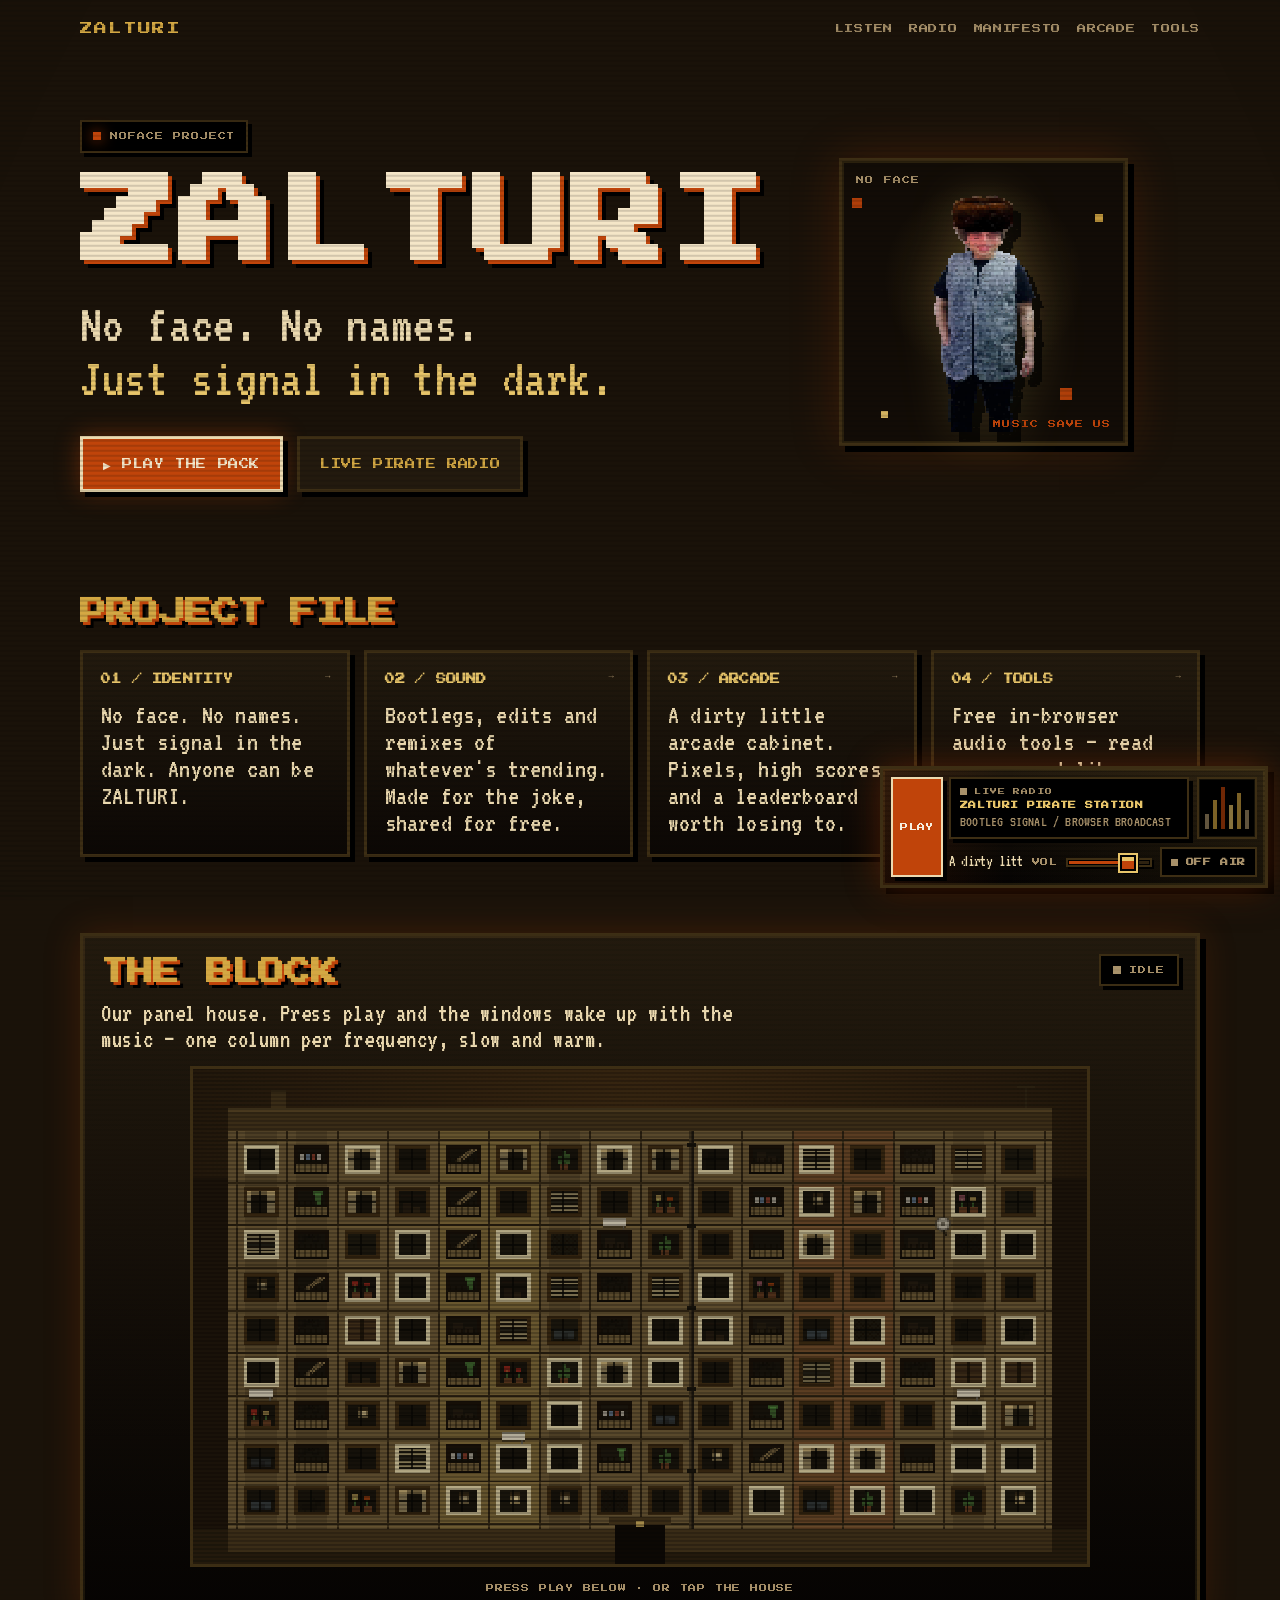
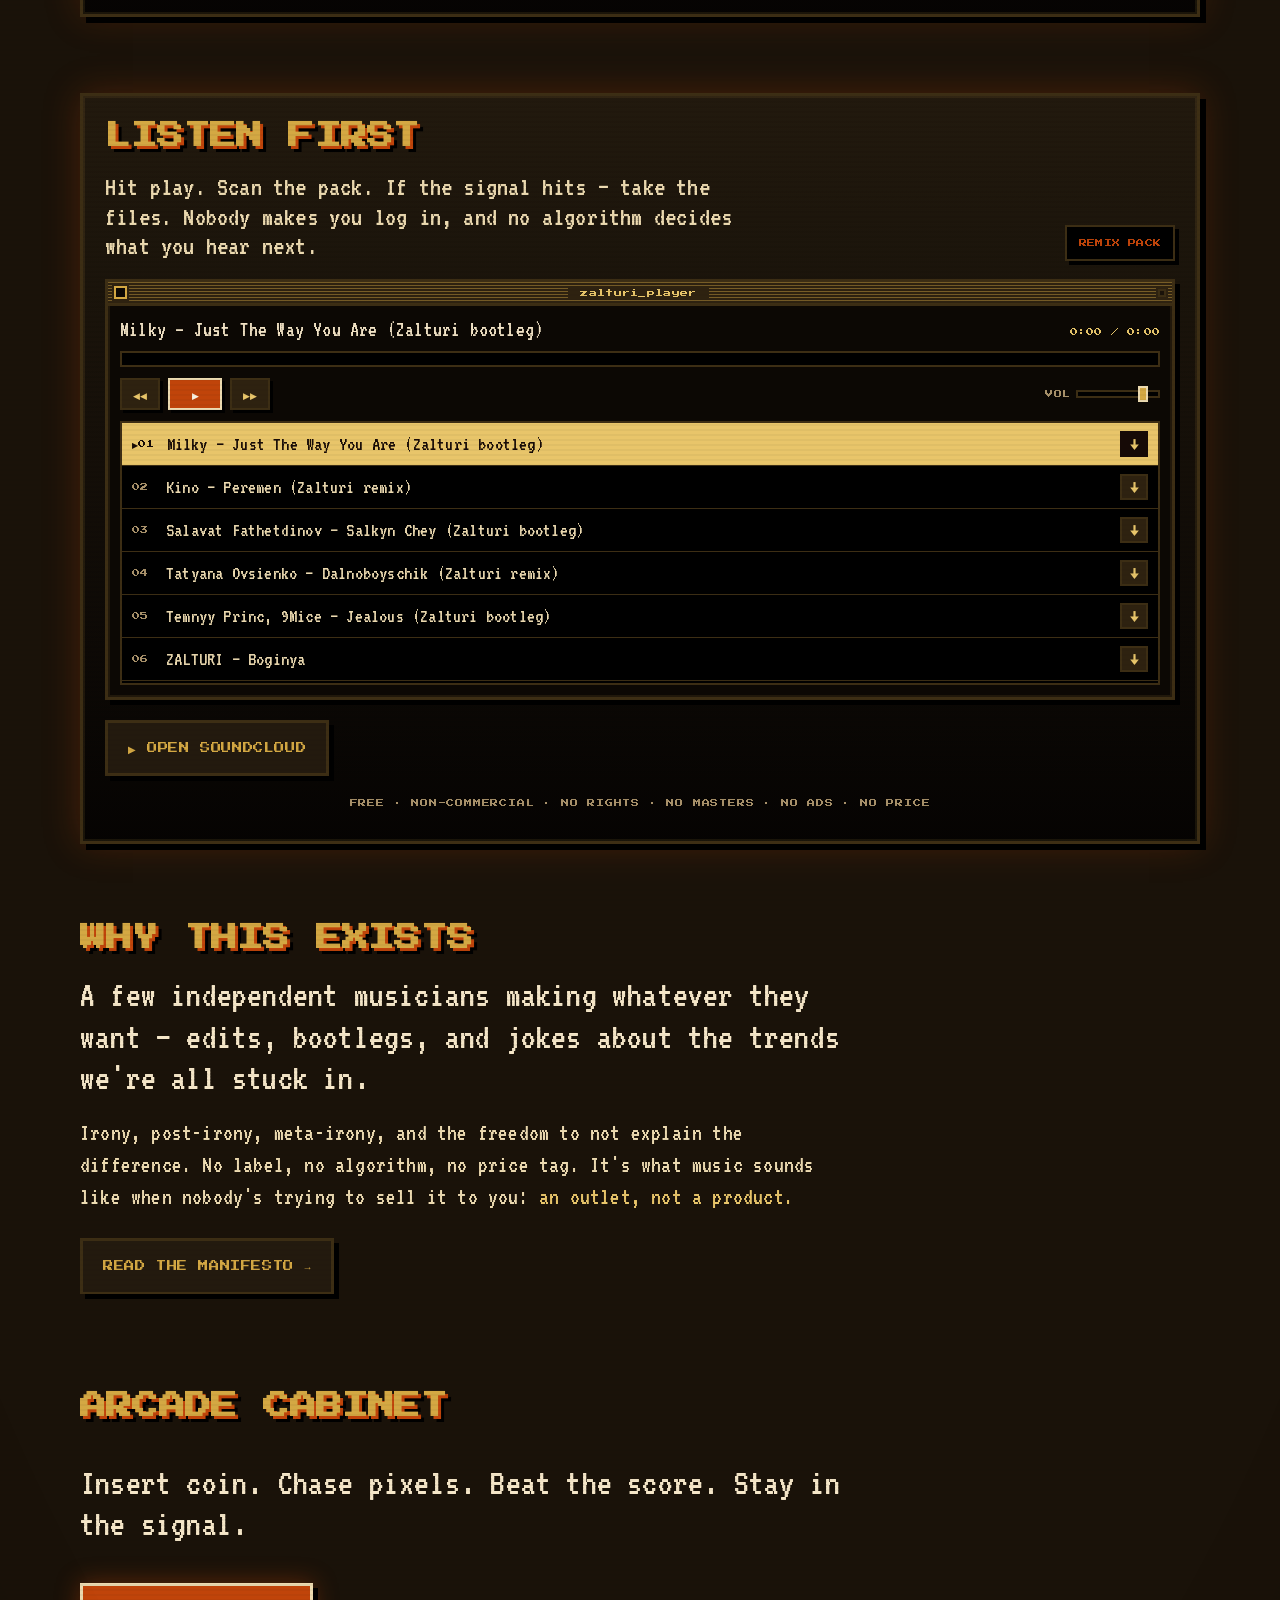
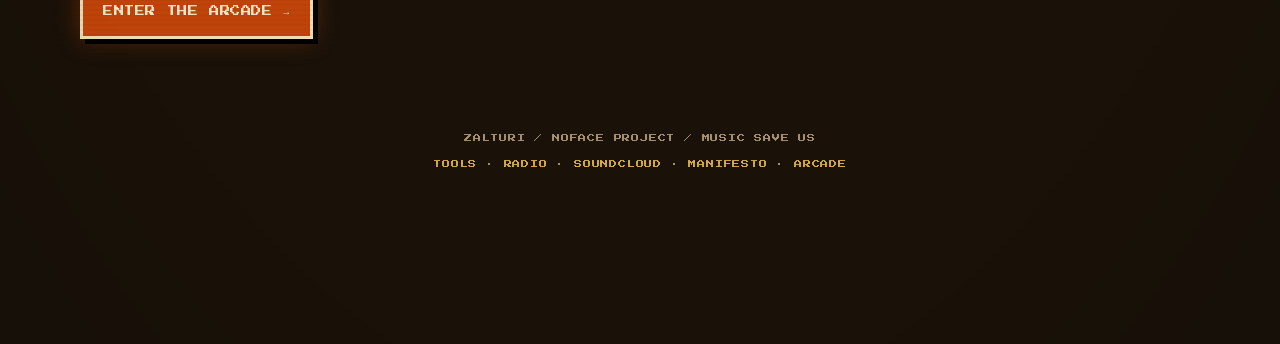
==== index.html @ a6882def "Fix spacebar start (row Space conflict) + keep mobile playback alive on screen lock - Playlist row <" ====
<!DOCTYPE html>
<html lang="en">
<head>
<meta charset="UTF-8">
<meta name="viewport" content="width=device-width, initial-scale=1">

<title>ZALTURI — free bootleg edits &amp; remixes · a noface music project</title>
<meta name="description" content="ZALTURI is an independent, faceless music project: free bootleg edits and remixes of whatever's trending, made as a joke and shared non-commercially. No label, no ads, no price. Press play, take the files, play the arcade.">
<link rel="canonical" href="https://zalturi.com/">
<meta name="theme-color" content="#1a1209">
<meta name="robots" content="index, follow, max-image-preview:large">
<meta name="keywords" content="zalturi, free music, bootleg edits, remixes, netlabel, independent music, noface project, free download, ironic, anti-corporate, browser arcade, pixel art">

<!-- Open Graph -->
<meta property="og:type" content="website">
<meta property="og:site_name" content="ZALTURI">
<meta property="og:title" content="ZALTURI — free bootleg edits &amp; remixes">
<meta property="og:description" content="No face. No names. Just signal in the dark. Free, non-commercial bootleg edits and remixes — plus a dirty little pixel arcade.">
<meta property="og:url" content="https://zalturi.com/">
<meta property="og:image" content="https://zalturi.com/assets/img/og.png">
<meta property="og:image:width" content="1200">
<meta property="og:image:height" content="630">
<meta property="og:locale" content="en_US">

<!-- Twitter -->
<meta name="twitter:card" content="summary_large_image">
<meta name="twitter:title" content="ZALTURI — free bootleg edits &amp; remixes">
<meta name="twitter:description" content="No face. No names. Just signal in the dark. Free, non-commercial edits + a pixel arcade.">
<meta name="twitter:image" content="https://zalturi.com/assets/img/og.png">

<!-- icons -->
<link rel="icon" href="/assets/img/favicon.svg" type="image/svg+xml">
<link rel="icon" href="/assets/img/favicon.png" sizes="32x32">
<link rel="apple-touch-icon" href="/assets/img/apple-touch-icon.png">
<link rel="manifest" href="/site.webmanifest">

<!-- perf -->
<link rel="preconnect" href="https://audio.zalturi.com" crossorigin>
<link rel="preload" href="/assets/fonts/press-start-2p.woff2" as="font" type="font/woff2" crossorigin>
<link rel="preload" href="/assets/fonts/vt323.woff2" as="font" type="font/woff2" crossorigin>
<link rel="preload" as="image" href="/assets/img/zalturi-character.png">
<link rel="stylesheet" href="/assets/css/base.css?v=20260701k">

<!-- structured data -->
<script type="application/ld+json">
{
  "@context": "https://schema.org",
  "@graph": [
    {
      "@type": "WebSite",
      "@id": "https://zalturi.com/#website",
      "name": "ZALTURI",
      "url": "https://zalturi.com/",
      "description": "Independent faceless music project — free, non-commercial bootleg edits and remixes, plus a browser pixel arcade."
    },
    {
      "@type": "MusicGroup",
      "@id": "https://zalturi.com/#band",
      "name": "ZALTURI",
      "alternateName": "noface project",
      "url": "https://zalturi.com/",
      "image": "https://zalturi.com/assets/img/og.png",
      "genre": ["Bootleg", "Remix", "Edit", "Electronic", "Experimental"],
      "description": "A few independent musicians making free, non-commercial bootleg edits and ironic remixes of whatever is trending. No label, no ads, no price.",
      "sameAs": ["https://soundcloud.com/zalturi"]
    }
  ]
}
</script>
</head>

<body class="crt">
<a class="skip-link" href="#main">Skip to content</a>

<header class="wrap nav">
  <a class="logo" href="/">ZALTURI</a>
  <nav class="menu" aria-label="Primary">
    <a href="#listen">Listen</a>
    <a href="#zalturi-radio" data-radio-open>Radio</a>
    <a href="/about/">Manifesto</a>
    <a href="/arcade/">Arcade</a>
    <a href="/tools/">Tools</a>
  </nav>
</header>

<main id="main">

  <!-- HERO -->
  <section class="wrap hero" aria-labelledby="hero-h">
    <div class="hero-copy">
      <p class="kicker"><span class="blip" aria-hidden="true"></span> noface project</p>
      <h1 class="h-title hero-title" id="hero-h">ZALTURI</h1>
      <p class="hero-lead">No face. No names.<br><span>Just signal in the dark.</span></p>
      <div class="hero-actions">
        <a class="btn btn-main" href="#listen">▶ Play the pack</a>
        <a class="btn btn-ghost" href="#zalturi-radio" data-radio-open>Live pirate radio</a>
      </div>
    </div>

    <div class="art" aria-hidden="false">
      <figure class="art-frame">
        <span class="tag-tl">NO FACE</span>
        <span class="tag-br">MUSIC SAVE US</span>
        <div class="pixels" aria-hidden="true"></div>
        <div class="art-media">
          <img src="/assets/img/zalturi-character.png" width="245" height="512"
               alt="The ZALTURI figure — a person in a fur ushanka and sherpa vest with the face wiped out"
               data-pixelate data-cols="52" data-cell="6" decoding="async">
        </div>
      </figure>
    </div>
  </section>

  <!-- PROJECT FILE -->
  <section class="wrap section" aria-labelledby="file-h">
    <h2 class="section-title" id="file-h">Project file</h2>
    <div class="grid-4">
      <a class="card" href="/about/">
        <h3>01 / identity</h3>
        <p>No face. No names. Just signal in the dark. Anyone can be ZALTURI.</p>
      </a>
      <a class="card" href="#listen">
        <h3>02 / sound</h3>
        <p>Bootlegs, edits and remixes of whatever's trending. Made for the joke, shared for free.</p>
      </a>
      <a class="card" href="/arcade/">
        <h3>03 / arcade</h3>
        <p>A dirty little arcade cabinet. Pixels, high scores, and a leaderboard worth losing to.</p>
      </a>
      <a class="card" href="/tools/">
        <h3>04 / tools</h3>
        <p>Free in-browser audio tools — read your sound like an engineer. Analyzer now, more soon.</p>
      </a>
    </div>
  </section>

  <!-- PANEL-HOUSE EQUALIZER -->
  <section class="wrap section" aria-labelledby="block-h">
    <div class="eq-card">
      <div class="eq-top">
        <div>
          <h2 class="section-title" id="block-h" style="margin-bottom:8px">The block</h2>
          <p class="eq-sub">Our panel house. Press play and the windows wake up with the music — one column per frequency, slow and warm.</p>
        </div>
        <span class="eq-live"><span class="dot" aria-hidden="true"></span><span class="txt">idle</span></span>
      </div>
      <div class="eq-screen" id="eq-screen">
        <canvas id="eq-canvas" role="img" aria-label="Pixel-art Soviet panel house whose windows light up like an equalizer when the music plays"></canvas>
      </div>
      <p class="eq-hint">press play below · or tap the house</p>
    </div>
  </section>

  <!-- LISTEN + DOWNLOAD -->
  <section class="wrap section" id="listen" aria-labelledby="listen-h">
    <div class="music-card">
      <div class="music-top">
        <div>
          <h2 class="section-title" id="listen-h">Listen first</h2>
          <p>Hit play. Scan the pack. If the signal hits — take the files. Nobody makes you log in, and no algorithm decides what you hear next.</p>
        </div>
        <span class="badge">remix pack</span>
      </div>

      <div class="mac-player" id="mac-player" data-state="idle">
        <div class="mp-titlebar">
          <span class="mp-close" aria-hidden="true"></span>
          <span class="mp-title">zalturi_player</span>
          <span class="mp-live" aria-hidden="true"></span>
        </div>
        <div class="mp-body">
          <div class="mp-now">
            <span class="mp-nowplaying">— select a track —</span>
            <span class="mp-time"><span class="mp-cur">0:00</span> / <span class="mp-dur">0:00</span></span>
          </div>
          <div class="mp-seek" role="progressbar" aria-label="Progress" aria-valuemin="0" aria-valuemax="100" aria-valuenow="0"><div class="mp-seek-fill"></div></div>
          <div class="mp-controls">
            <button class="mp-btn mp-prev" type="button" aria-label="Previous track">◀◀</button>
            <button class="mp-btn mp-play" type="button" aria-label="Play">▶</button>
            <button class="mp-btn mp-next" type="button" aria-label="Next track">▶▶</button>
            <span class="mp-vol">
              <span class="ic" aria-hidden="true">VOL</span>
              <input type="range" min="0" max="1" step="0.01" value="0.85" aria-label="Volume">
            </span>
          </div>
          <ol class="mp-list" aria-label="Playlist"></ol>
        </div>
        <audio id="mp-audio" crossorigin="anonymous" preload="none"></audio>
      </div>

      <p style="margin-top:20px"><a class="btn btn-ghost" href="https://soundcloud.com/zalturi/sets/zalturi" target="_blank" rel="noopener">▶ Open SoundCloud</a></p>
      <p class="note">free · non-commercial · no rights · no masters · no ads · no price</p>
    </div>
  </section>

  <!-- MANIFESTO TEASER -->
  <section class="wrap section" aria-labelledby="why-h">
    <h2 class="section-title" id="why-h">Why this exists</h2>
    <div class="prose">
      <p class="lead">A few independent musicians making whatever they want — edits, bootlegs, and jokes about the trends we're all stuck in.</p>
      <p>Irony, post-irony, meta-irony, and the freedom to not explain the difference. No label, no algorithm, no price tag. It's what music sounds like when nobody's trying to sell it to you: <span class="hi">an outlet, not a product.</span></p>
      <p><a class="btn btn-ghost" href="/about/" style="margin-top:6px">Read the manifesto →</a></p>
    </div>
  </section>

  <!-- ARCADE TEASER -->
  <section class="wrap section" aria-labelledby="arc-h">
    <h2 class="section-title" id="arc-h" style="text-shadow:3px 3px 0 var(--z-rust),6px 6px 0 #000">Arcade cabinet</h2>
    <p class="prose lead">Insert coin. Chase pixels. Beat the score. Stay in the signal.</p>
    <p style="margin-top:24px"><a class="btn btn-main" href="/arcade/">Enter the arcade →</a></p>
  </section>

</main>

<footer class="wrap footer">
  ZALTURI / noface project / music save us
  <div class="row">
    <a href="/tools/">Tools</a> ·
    <a href="#zalturi-radio" data-radio-open>Radio</a> ·
    <a href="https://soundcloud.com/zalturi" target="_blank" rel="noopener">SoundCloud</a> ·
    <a href="/about/">Manifesto</a> ·
    <a href="/arcade/">Arcade</a>
  </div>
</footer>

<script src="/assets/js/pixelate.js?v=20260701k" defer></script>
<script src="/assets/js/equalizer.js?v=20260701k" defer></script>
<script src="/assets/js/player.js?v=20260701k" defer></script>
<script src="/assets/js/radio.js?v=20260701k"></script>
</body>
</html>
---- assets/css/base.css ----
/* =========================================================================
   ZALTURI — shared design system
   8-bit / CRT aesthetic · dark amber palette · Press Start 2P + VT323
   ========================================================================= */

/* ---- self-hosted fonts (latin) ---- */
@font-face {
  font-family: 'Press Start 2P';
  font-style: normal;
  font-weight: 400;
  font-display: swap;
  src: url('/assets/fonts/press-start-2p.woff2') format('woff2');
}
@font-face {
  font-family: 'VT323';
  font-style: normal;
  font-weight: 400;
  font-display: swap;
  src: url('/assets/fonts/vt323.woff2') format('woff2');
}

/* ---- tokens ---- */
:root {
  --z-bg: #1a1209;
  --z-bg-2: #231a0e;
  --z-bg-3: #2e2210;
  --z-black: #050302;
  --z-card: #0c0804;
  --z-text: #f5e6c8;
  --z-text-2: #ecdab0;
  --z-gold: #d4a843;
  --z-amber: #e8c56a;
  --z-rust: #c0440a;
  --z-rust-2: #e0520d;
  --z-moss: #4f8a3c;
  --z-foam: #f7f0e0;
  --z-muted: #a8916a;
  --z-border: #3d2e14;

  --font-pixel: 'Press Start 2P', ui-monospace, 'Courier New', monospace;
  --font-term: 'VT323', ui-monospace, 'Courier New', monospace;

  --wrap: 1120px;
  --shadow-hard: 5px 5px 0 #000;
}

/* ---- reset ---- */
*,
*::before,
*::after { box-sizing: border-box; }

html { -webkit-text-size-adjust: 100%; scroll-behavior: smooth; }

body {
  margin: 0;
  min-height: 100vh;
  background: var(--z-bg);
  color: var(--z-text-2);
  font-family: var(--font-term);
  font-size: 20px;
  line-height: 1.3;
  letter-spacing: 0.01em;
  image-rendering: pixelated;
  -webkit-font-smoothing: none;
  text-rendering: optimizeSpeed;
  overflow-x: hidden;
}

img { max-width: 100%; height: auto; }

a { color: var(--z-gold); text-decoration: none; }
a:hover { color: var(--z-amber); }

/* ---- vintage pixel cursor (old-Mac flavour) ---- */
html { cursor: url('/assets/img/cursor.png') 1 1, auto; }
a, button, select, summary, label[for], .btn, a.card, .chip, [role="button"] { cursor: url('/assets/img/cursor-pointer.png') 1 1, pointer; }
input, textarea, [contenteditable="true"] { cursor: text; }

:focus-visible {
  outline: 3px solid var(--z-amber);
  outline-offset: 3px;
}

/* ---- persistent pirate radio shell ---- */
body.z-shell-host {
  min-height: 100vh;
  overflow-x: hidden;
  overflow-y: auto;
  -webkit-overflow-scrolling: touch;
  background:
    radial-gradient(circle at 20% 10%, rgba(192,68,10,0.16), transparent 28%),
    radial-gradient(circle at 80% 92%, rgba(212,168,67,0.10), transparent 28%),
    var(--z-bg);
}
.z-site-frame {
  position: relative;
  display: block;
  z-index: 1;
  width: 100%;
  min-height: 100vh;
  min-height: 100dvh;
  height: var(--z-frame-height, 100vh);
  border: 0;
  background: var(--z-bg);
}
.z-shell-scan {
  position: fixed;
  inset: 0;
  z-index: 45;
  pointer-events: none;
  background:
    repeating-linear-gradient(0deg,
      rgba(0,0,0,0) 0, rgba(0,0,0,0) 3px,
      rgba(0,0,0,0.11) 3px, rgba(0,0,0,0.11) 5px),
    radial-gradient(115% 95% at 50% 45%, transparent 66%, rgba(0,0,0,0.34) 100%);
  mix-blend-mode: multiply;
}
.z-frame-loading {
  position: fixed;
  right: 18px;
  top: 18px;
  z-index: 80;
  display: inline-flex;
  align-items: center;
  gap: 8px;
  padding: 9px 11px;
  background: #000;
  border: 2px solid var(--z-border);
  box-shadow: 4px 4px 0 #000;
  opacity: 0;
  transform: translateY(-8px);
  pointer-events: none;
  transition: opacity 0.12s ease, transform 0.12s ease;
}
.z-frame-loading.is-on { opacity: 1; transform: translateY(0); }
.z-frame-loading span {
  width: 8px;
  height: 8px;
  background: var(--z-rust);
  box-shadow: 0 0 12px rgba(224,82,13,0.9);
  animation: z-blink 1.1s steps(2, start) infinite;
}
.z-frame-loading b {
  font-family: var(--font-pixel);
  font-size: 8px;
  line-height: 1.6;
  letter-spacing: 0.1em;
  color: var(--z-muted);
  text-transform: uppercase;
}
.pirate-radio {
  position: fixed;
  right: max(12px, env(safe-area-inset-right));
  bottom: max(12px, env(safe-area-inset-bottom));
  z-index: 120;
  width: min(388px, calc(100vw - 24px));
  color: var(--z-text-2);
  filter: drop-shadow(6px 6px 0 rgba(0,0,0,0.9));
}
.pr-body {
  position: relative;
  display: flex;
  gap: 8px;
  align-items: stretch;
  padding: 8px;
  background:
    linear-gradient(180deg, rgba(35,26,14,0.98), rgba(5,3,2,0.99)),
    #000;
  border: 3px solid var(--z-border);
  box-shadow:
    0 0 0 2px rgba(212,168,67,0.12) inset,
    0 0 32px rgba(192,68,10,0.34);
  overflow: hidden;
}
.pr-body::before {
  content: "";
  position: absolute;
  inset: 0;
  z-index: 1;
  pointer-events: none;
  background:
    linear-gradient(90deg, rgba(192,68,10,0.12), transparent 32%, rgba(212,168,67,0.08)),
    repeating-linear-gradient(0deg,
      rgba(0,0,0,0) 0, rgba(0,0,0,0) 3px,
      rgba(0,0,0,0.24) 3px, rgba(0,0,0,0.24) 5px);
}
.pr-body > * { position: relative; z-index: 2; }
.pr-handle { display: flex; gap: 8px; flex: 0 0 auto; }
.pr-toggle {
  display: none;
  flex: 0 0 26px;
  align-items: center;
  justify-content: center;
  background: var(--z-gold);
  border: 2px solid var(--z-text-2);
  box-shadow: 4px 4px 0 #000;
  color: #160a06;
  font-family: var(--font-pixel);
  font-size: 15px;
  cursor: url('/assets/img/cursor-pointer.png') 1 1, pointer;
}
.pr-toggle:active { transform: translate(2px, 2px); box-shadow: 0 0 0 #000; }
.pr-panel {
  flex: 1 1 auto;
  min-width: 0;
  display: grid;
  grid-template-columns: minmax(0, 1fr) 60px;
  grid-template-areas: "main bars" "controls controls";
  gap: 8px;
}
.pr-main { grid-area: main; }
.pr-bars { grid-area: bars; }
.pr-controls { grid-area: controls; }
.pr-play,
.pr-main {
  border: 2px solid var(--z-border);
  background: #000;
  color: var(--z-text);
  font-family: var(--font-pixel);
  text-transform: uppercase;
  box-shadow: 4px 4px 0 #000;
}
.pr-play {
  flex: 0 0 52px;
  min-height: 54px;
  background: var(--z-rust);
  border-color: var(--z-text-2);
  color: var(--z-foam);
  font-size: 8px;
  letter-spacing: 0.06em;
}
.pirate-radio[data-state="live"] .pr-play {
  background: var(--z-moss);
  box-shadow: 4px 4px 0 #000, 0 0 20px rgba(79,138,60,0.48);
}
.pirate-radio[data-state="error"] .pr-play { background: #7b1f12; }
.pr-main {
  display: flex;
  min-width: 0;
  flex-direction: column;
  align-items: flex-start;
  justify-content: center;
  gap: 3px;
  padding: 7px 9px;
  text-align: left;
}
.pr-kicker {
  display: inline-flex;
  align-items: center;
  gap: 7px;
  font-family: var(--font-pixel);
  font-size: 7px;
  line-height: 1.4;
  letter-spacing: 0.13em;
  color: var(--z-muted);
}
.pr-kicker i,
.pr-status i {
  width: 7px;
  height: 7px;
  flex: 0 0 auto;
  background: var(--z-muted);
}
.pirate-radio[data-state="live"] .pr-kicker i,
.pirate-radio[data-state="live"] .pr-status i {
  background: var(--z-rust-2);
  box-shadow: 0 0 14px rgba(224,82,13,0.95);
  animation: z-blink 1.1s steps(2, start) infinite;
}
.pr-main strong {
  display: block;
  max-width: 100%;
  overflow: hidden;
  color: var(--z-amber);
  font-family: var(--font-pixel);
  font-size: 8px;
  line-height: 1.4;
  letter-spacing: 0.04em;
  white-space: nowrap;
  text-shadow: 2px 2px 0 #000;
}
.pr-sub {
  display: block;
  max-width: 100%;
  overflow: hidden;
  color: var(--z-muted);
  font-family: var(--font-term);
  font-size: 15px;
  line-height: 1;
  white-space: nowrap;
}
.pr-marquee { position: relative; overflow: hidden; }
.pr-marquee-text {
  display: inline-block;
  max-width: none;
  white-space: nowrap;
  will-change: transform;
}
.pr-marquee.is-marquee .pr-marquee-text {
  padding-right: 22px;
  animation: pr-marquee var(--marquee-duration, 18s) linear infinite;
}
@keyframes pr-marquee {
  0%, 16% { transform: translate3d(0, 0, 0); }
  74%, 86% { transform: translate3d(var(--marquee-shift, -40px), 0, 0); }
  100% { transform: translate3d(0, 0, 0); }
}
.pr-bars {
  display: flex;
  align-items: flex-end;
  justify-content: center;
  gap: 4px;
  min-height: 54px;
  padding: 8px 6px;
  background: #000;
  border: 2px solid var(--z-border);
  box-shadow: inset 0 0 0 1px rgba(232,197,106,0.08);
}
.pr-bars span {
  width: 5px;
  min-height: 8px;
  background: var(--z-muted);
  opacity: 0.58;
  transform-origin: bottom;
}
.pr-bars span:nth-child(1) { height: 15px; }
.pr-bars span:nth-child(2) { height: 29px; background: var(--z-gold); }
.pr-bars span:nth-child(3) { height: 42px; background: var(--z-rust); }
.pr-bars span:nth-child(4) { height: 24px; background: var(--z-amber); }
.pr-bars span:nth-child(5) { height: 36px; background: var(--z-gold); }
.pr-bars span:nth-child(6) { height: 19px; }
.pirate-radio[data-state="live"] .pr-bars span,
.pirate-radio[data-state="tuning"] .pr-bars span {
  opacity: 1;
  animation: pr-bars 0.86s steps(5, end) infinite;
}
.pirate-radio[data-state="live"] .pr-bars span:nth-child(2),
.pirate-radio[data-state="tuning"] .pr-bars span:nth-child(2) { animation-duration: 0.74s; }
.pirate-radio[data-state="live"] .pr-bars span:nth-child(3),
.pirate-radio[data-state="tuning"] .pr-bars span:nth-child(3) { animation-duration: 0.58s; }
.pirate-radio[data-state="live"] .pr-bars span:nth-child(4),
.pirate-radio[data-state="tuning"] .pr-bars span:nth-child(4) { animation-duration: 0.92s; }
.pirate-radio[data-state="live"] .pr-bars span:nth-child(5),
.pirate-radio[data-state="tuning"] .pr-bars span:nth-child(5) { animation-duration: 0.69s; }
@keyframes pr-bars {
  0% { transform: scaleY(0.42); }
  35% { transform: scaleY(1); }
  70% { transform: scaleY(0.62); }
  100% { transform: scaleY(0.84); }
}
.pirate-radio.is-ping {
  animation: pr-ping 0.5s steps(3, end);
}
@keyframes pr-ping {
  0%, 100% { transform: translate(0, 0); }
  35% { transform: translate(-3px, -2px); }
  70% { transform: translate(2px, 1px); }
}
.pr-controls {
  display: grid;
  grid-template-columns: minmax(0, 1fr) auto auto;
  gap: 8px;
  align-items: center;
  min-width: 0;
}
.pr-copy {
  min-width: 0;
  margin: 0;
  overflow: hidden;
  color: var(--z-text-2);
  font-size: 16px;
  line-height: 0.95;
  white-space: nowrap;
}
.pr-volume {
  --volume-pct: 80%;
  display: inline-flex;
  align-items: center;
  gap: 8px;
  color: var(--z-muted);
  font-family: var(--font-pixel);
  font-size: 8px;
  letter-spacing: 0.08em;
}
.pr-volume input {
  -webkit-appearance: none;
  appearance: none;
  width: 86px;
  height: 18px;
  margin: 0;
  background: transparent;
  cursor: url('/assets/img/cursor-pointer.png') 1 1, pointer;
}
.pr-volume input:focus { outline: none; }
.pr-volume input:focus-visible {
  outline: 2px solid var(--z-amber);
  outline-offset: 3px;
}
.pr-volume input::-webkit-slider-runnable-track {
  height: 9px;
  background:
    linear-gradient(90deg, var(--z-rust) 0 var(--volume-pct), var(--z-bg-3) var(--volume-pct) 100%);
  border: 2px solid var(--z-border);
  box-shadow: inset 0 0 0 1px #000, 2px 2px 0 #000;
}
.pr-volume input::-webkit-slider-thumb {
  -webkit-appearance: none;
  width: 16px;
  height: 16px;
  margin-top: -5px;
  background:
    linear-gradient(180deg, var(--z-amber) 0 32%, var(--z-rust) 32% 100%);
  border: 2px solid #000;
  border-radius: 0;
  box-shadow:
    0 0 0 2px var(--z-amber),
    3px 3px 0 #000;
}
.pr-volume input::-moz-range-track {
  height: 9px;
  background:
    linear-gradient(90deg, var(--z-rust) 0 var(--volume-pct), var(--z-bg-3) var(--volume-pct) 100%);
  border: 2px solid var(--z-border);
  box-shadow: inset 0 0 0 1px #000, 2px 2px 0 #000;
}
.pr-volume input::-moz-range-thumb {
  width: 16px;
  height: 16px;
  background:
    linear-gradient(180deg, var(--z-amber) 0 32%, var(--z-rust) 32% 100%);
  border: 2px solid #000;
  border-radius: 0;
  box-shadow:
    0 0 0 2px var(--z-amber),
    3px 3px 0 #000;
}
.pr-status {
  display: inline-flex;
  align-items: center;
  gap: 8px;
  padding: 7px 9px;
  background: #000;
  border: 2px solid var(--z-border);
  font-family: var(--font-pixel);
  font-size: 8px;
  line-height: 1.5;
  letter-spacing: 0.08em;
  color: var(--z-muted);
  text-transform: uppercase;
}
.pirate-radio[data-state="live"] .pr-status { color: var(--z-amber); }
.pirate-radio[data-state="error"] .pr-status { color: var(--z-rust-2); }

/* mobile: collapsed by default, slides out from the right; play works while collapsed */
@media (max-width: 720px) {
  .pirate-radio {
    right: 0;
    bottom: max(14px, env(safe-area-inset-bottom));
    width: min(340px, calc(100vw - 14px));
    transition: transform 0.32s cubic-bezier(0.2, 0.75, 0.25, 1);
  }
  .pr-toggle { display: flex; }
  .pirate-radio:not(.is-expanded) { transform: translateX(calc(100% - 104px)); }
  .pirate-radio.is-expanded { transform: translateX(0); }
}
@media (prefers-reduced-motion: reduce) {
  .pirate-radio { transition: none; }
}

/* ---- accessibility helpers ---- */
.sr-only {
  position: absolute !important;
  width: 1px; height: 1px;
  padding: 0; margin: -1px;
  overflow: hidden; clip: rect(0 0 0 0);
  white-space: nowrap; border: 0;
}
.skip-link {
  position: absolute;
  left: 12px; top: -60px;
  z-index: 100;
  padding: 10px 14px;
  background: var(--z-gold);
  color: var(--z-black);
  font-family: var(--font-pixel);
  font-size: 9px;
  text-transform: uppercase;
  box-shadow: var(--shadow-hard);
  transition: top 0.15s ease;
}
.skip-link:focus { top: 12px; color: var(--z-black); }

/* ---- CRT overlay (scanlines + vignette), site-wide ---- */
.crt::before,
.crt::after {
  content: "";
  position: fixed;
  inset: 0;
  pointer-events: none;
  z-index: 9000;
}
.crt::before {
  background: repeating-linear-gradient(
    0deg,
    rgba(0,0,0,0) 0, rgba(0,0,0,0) 3px,
    rgba(0,0,0,0.16) 3px, rgba(0,0,0,0.16) 5px);
  opacity: 0.22;
  mix-blend-mode: multiply;
}
.crt::after {
  background: radial-gradient(115% 95% at 50% 45%, transparent 60%, rgba(0,0,0,0.36) 100%);
}

/* ---- layout ---- */
.wrap {
  width: min(var(--wrap), calc(100% - 28px));
  margin-inline: auto;
}
.section {
  position: relative;
  z-index: 2;
  padding: 38px 0;
}

/* ---- nav ---- */
.nav {
  position: relative;
  z-index: 5;
  display: flex;
  align-items: center;
  justify-content: space-between;
  gap: 18px;
  flex-wrap: wrap;
  padding: 20px 0 10px;
}
.logo {
  font-family: var(--font-pixel);
  font-size: 13px;
  line-height: 1.4;
  color: var(--z-gold);
  text-transform: uppercase;
  letter-spacing: 0.08em;
}
.logo:hover { color: var(--z-amber); }
.menu {
  display: flex;
  align-items: center;
  gap: 16px;
  flex-wrap: wrap;
  justify-content: flex-end;
}
.menu a {
  font-family: var(--font-pixel);
  font-size: 9px;
  line-height: 1.6;
  letter-spacing: 0.08em;
  color: var(--z-muted);
  text-transform: uppercase;
}
.menu a:hover,
.menu a[aria-current="page"] { color: var(--z-amber); }
.menu a[aria-current="page"] { text-shadow: 2px 2px 0 #000; color: var(--z-gold); }

/* ---- buttons ---- */
.btn {
  display: inline-flex;
  align-items: center;
  justify-content: center;
  gap: 8px;
  min-height: 56px;
  padding: 15px 20px;
  border: 3px solid var(--z-border);
  box-shadow: var(--shadow-hard);
  background: var(--z-bg-2);
  font-family: var(--font-pixel);
  font-size: 10px;
  line-height: 1.5;
  letter-spacing: 0.06em;
  color: var(--z-text) !important;
  text-align: center;
  text-transform: uppercase;
  cursor: url('/assets/img/cursor-pointer.png') 1 1, pointer;
  transition: transform 0.08s ease, box-shadow 0.08s ease, background 0.12s ease, color 0.12s ease;
}
.btn:hover { transform: translate(-2px, -2px); box-shadow: 7px 7px 0 #000; }
.btn:active { transform: translate(5px, 5px); box-shadow: 0 0 0 #000; }
.btn-main {
  background: var(--z-rust);
  border-color: var(--z-text-2);
  box-shadow: var(--shadow-hard), 0 0 24px rgba(192,68,10,0.42);
}
.btn-main:hover { background: var(--z-rust-2); }
.btn-ghost { background: var(--z-bg-2); color: var(--z-gold) !important; }
.btn-ghost:hover { background: var(--z-bg-3); color: var(--z-amber) !important; }

/* ---- kicker / badge ---- */
.kicker {
  display: inline-flex;
  align-items: center;
  gap: 9px;
  margin-bottom: 20px;
  padding: 8px 11px;
  background: #000;
  border: 2px solid var(--z-border);
  box-shadow: 4px 4px 0 #000;
  font-family: var(--font-pixel);
  font-size: 8px;
  line-height: 1.6;
  color: var(--z-muted);
  text-transform: uppercase;
  letter-spacing: 0.12em;
}
.blip {
  width: 8px; height: 8px;
  background: var(--z-rust);
  box-shadow: 0 0 14px rgba(192,68,10,0.95);
  animation: z-blink 1.1s steps(2, start) infinite;
}
@keyframes z-blink { 50% { opacity: 0.25; } }

/* ---- headings ---- */
.h-title {
  margin: 0;
  font-family: var(--font-pixel);
  text-transform: uppercase;
  color: var(--z-text);
  line-height: 1.08;
  letter-spacing: 0.02em;
  text-shadow: 4px 4px 0 var(--z-rust), 8px 8px 0 #000;
}
.section-title {
  margin: 0 0 18px;
  font-family: var(--font-pixel);
  font-size: clamp(15px, 3vw, 26px);
  line-height: 1.45;
  color: var(--z-gold);
  text-transform: uppercase;
  text-shadow: 3px 3px 0 var(--z-rust), 6px 6px 0 #000;
}
.eyebrow {
  font-family: var(--font-pixel);
  font-size: 8px;
  letter-spacing: 0.18em;
  color: var(--z-muted);
  text-transform: uppercase;
}

/* ---- hero ---- */
.hero {
  position: relative;
  z-index: 2;
  display: grid;
  grid-template-columns: 1.08fr 0.92fr;
  gap: 34px;
  align-items: center;
  padding: 44px 0;
}
.hero-title { font-size: clamp(40px, 8.4vw, 96px); }
.hero-lead {
  max-width: 660px;
  margin: 22px 0 0;
  font-family: var(--font-term);
  font-size: clamp(30px, 4.4vw, 54px);
  line-height: 1;
  color: var(--z-text-2);
}
.hero-lead span { color: var(--z-amber); }
.hero-actions {
  display: flex;
  gap: 14px;
  flex-wrap: wrap;
  margin-top: 30px;
}

/* ---- hero art frame + pixelation ---- */
.art {
  position: relative;
  display: flex;
  align-items: center;
  justify-content: center;
  min-height: 420px;
}
.art-frame {
  position: relative;
  width: min(420px, 100%);
  aspect-ratio: 1 / 1;
  display: flex;
  align-items: center;
  justify-content: center;
  background:
    radial-gradient(circle at 50% 42%, rgba(212,168,67,0.16), transparent 46%),
    rgba(0,0,0,0.32);
  border: 3px solid var(--z-border);
  box-shadow: 6px 6px 0 #000, 0 0 0 2px rgba(212,168,67,0.12) inset, 0 0 46px rgba(192,68,10,0.22);
}
.art-frame .tag-tl,
.art-frame .tag-br {
  position: absolute;
  z-index: 3;
  font-family: var(--font-pixel);
  font-size: 8px;
  letter-spacing: 0.13em;
}
.art-frame .tag-tl { top: 14px; left: 14px; color: var(--z-muted); }
.art-frame .tag-br { right: 14px; bottom: 14px; color: var(--z-rust); }
.art-media {
  position: relative;
  z-index: 1;
  width: 86%;
  height: 92%;
  display: flex;
  align-items: flex-end;
  justify-content: center;
}
.art-media img,
.art-media canvas {
  width: auto;
  max-width: 100%;
  max-height: 100%;
  object-fit: contain;
  image-rendering: pixelated;
  filter: drop-shadow(8px 10px 0 rgba(0,0,0,0.7)) drop-shadow(0 0 22px rgba(232,197,106,0.16));
}
.art-media canvas { display: block; }
.pixels {
  position: absolute;
  inset: -18px;
  pointer-events: none;
  z-index: 0;
  background:
    linear-gradient(var(--z-rust), var(--z-rust)) 9% 18% / 10px 10px no-repeat,
    linear-gradient(var(--z-gold), var(--z-gold)) 87% 23% / 8px 8px no-repeat,
    linear-gradient(var(--z-amber), var(--z-amber)) 18% 86% / 7px 7px no-repeat,
    linear-gradient(var(--z-rust), var(--z-rust)) 77% 80% / 12px 12px no-repeat;
  opacity: 0.9;
}

/* ---- generic cards grid ---- */
.grid-3 {
  display: grid;
  grid-template-columns: repeat(3, 1fr);
  gap: 14px;
}
.grid-4 {
  display: grid;
  grid-template-columns: repeat(4, 1fr);
  gap: 14px;
}
a.card { position: relative; text-decoration: none; color: inherit; display: block; transition: transform 0.1s ease, box-shadow 0.1s ease; }
a.card:hover { transform: translate(-2px, -2px); box-shadow: 7px 7px 0 #000; }
a.card:hover h3 { color: var(--z-gold); }
a.card::after { content: "→"; position: absolute; top: 16px; right: 16px; font-family: var(--font-pixel); font-size: 9px; color: var(--z-muted); }
a.card:hover::after { color: var(--z-amber); }
.card {
  min-height: 158px;
  padding: 18px;
  background: linear-gradient(180deg, rgba(35,26,14,0.98), rgba(11,7,4,0.98));
  border: 3px solid var(--z-border);
  box-shadow: var(--shadow-hard);
}
.card h3 {
  margin: 0 0 14px;
  font-family: var(--font-pixel);
  font-size: 10px;
  line-height: 1.6;
  color: var(--z-amber);
  text-transform: uppercase;
}
.card p {
  margin: 0;
  font-size: 27px;
  line-height: 1;
  color: var(--z-text-2);
}

/* ---- music / player ---- */
.music-card {
  position: relative;
  padding: 22px;
  background: linear-gradient(180deg, rgba(35,26,14,0.96), rgba(5,3,2,0.98));
  border: 3px solid var(--z-border);
  box-shadow: 6px 6px 0 #000, 0 0 0 2px rgba(212,168,67,0.1) inset, 0 0 34px rgba(192,68,10,0.28);
  overflow: hidden;
}
.music-card::before {
  content: "";
  position: absolute; inset: 0;
  pointer-events: none; z-index: 1;
  background: repeating-linear-gradient(0deg,
    rgba(0,0,0,0) 0, rgba(0,0,0,0) 3px, rgba(0,0,0,0.20) 3px, rgba(0,0,0,0.20) 5px);
  opacity: 0.35;
}
.music-card > * { position: relative; z-index: 2; }
.music-top {
  display: flex;
  align-items: flex-end;
  justify-content: space-between;
  gap: 20px;
  margin-bottom: 18px;
}
.music-top p {
  max-width: 680px;
  margin: 8px 0 0;
  font-size: 28px;
  line-height: 1.05;
  color: var(--z-text-2);
}
.badge {
  flex: 0 0 auto;
  padding: 10px 12px;
  background: #000;
  border: 2px solid var(--z-border);
  box-shadow: 4px 4px 0 #000;
  font-family: var(--font-pixel);
  font-size: 8px;
  line-height: 1.6;
  color: var(--z-rust);
  text-transform: uppercase;
  white-space: nowrap;
}
.player-shell {
  padding: 10px;
  background: #000;
  border: 3px solid var(--z-border);
  box-shadow: var(--shadow-hard), 0 0 0 2px rgba(232,197,106,0.08) inset;
}
.player-frame, .player-frame iframe {
  display: block;
  width: 100%;
  height: 480px;
  border: 0;
  background: #000;
}
.player-frame { overflow: hidden; border: 1px solid rgba(236,218,176,0.18); }

/* ---- System 7 amber player (.mac-player) ---- */
.mac-player {
  border: 3px solid var(--z-border);
  background: var(--z-card);
  box-shadow: var(--shadow-hard), 0 0 0 2px rgba(212,168,67,0.10) inset;
  color: var(--z-text-2);
  font-family: var(--font-term);
  image-rendering: pixelated;
  -webkit-user-select: none;
  user-select: none;
}
.mp-titlebar {
  position: relative;
  display: flex;
  align-items: center;
  height: 24px;
  padding: 0 6px;
  background: var(--z-bg-3);
  border-bottom: 3px solid var(--z-border);
  overflow: hidden;
}
.mp-titlebar::before {
  content: "";
  position: absolute; inset: 0;
  background: repeating-linear-gradient(0deg,
    transparent 0 2px, rgba(212,168,67,0.55) 2px 3px);
  opacity: 0.8;
  pointer-events: none;
}
.mp-close {
  position: relative; z-index: 1; flex: 0 0 auto;
  width: 13px; height: 13px;
  background: var(--z-card);
  border: 2px solid var(--z-gold);
  box-shadow: 0 0 0 2px var(--z-bg-3);
}
.mp-live {
  position: relative; z-index: 1; flex: 0 0 auto;
  width: 8px; height: 8px; margin-left: 8px;
  background: var(--z-bg);
  border: 2px solid var(--z-border);
  box-shadow: 0 0 0 2px var(--z-bg-3);
}
.mac-player[data-state="playing"] .mp-live {
  background: var(--z-moss);
  border-color: var(--z-moss);
  animation: z-blink 1.1s steps(2, start) infinite;
}
.mp-title {
  position: relative; z-index: 1;
  margin: 0 auto;
  padding: 2px 12px;
  background: var(--z-bg-3);
  font-family: var(--font-pixel);
  font-size: 8px;
  letter-spacing: 0.04em;
  color: var(--z-amber);
  text-transform: lowercase;
  white-space: nowrap;
}
.mp-body { padding: 12px; display: grid; grid-template-columns: minmax(0, 1fr); gap: 11px; }
.mp-now {
  display: flex;
  align-items: baseline;
  justify-content: space-between;
  gap: 12px;
}
.mp-nowplaying {
  min-width: 0; flex: 1 1 auto;
  white-space: nowrap; overflow: hidden; text-overflow: ellipsis;
  font-size: 22px; line-height: 1;
  color: var(--z-text);
}
.mp-time {
  flex: 0 0 auto;
  font-family: var(--font-pixel);
  font-size: 8px;
  color: var(--z-amber);
  white-space: nowrap;
}
.mp-seek {
  position: relative;
  height: 16px;
  background: #000;
  border: 2px solid var(--z-border);
  overflow: hidden;
  cursor: url('/assets/img/cursor-pointer.png') 1 1, pointer;
}
.mp-seek-fill {
  position: absolute; left: 0; top: 0; bottom: 0;
  width: 0;
  background: repeating-linear-gradient(90deg,
    var(--z-amber) 0 5px, rgba(0,0,0,0.35) 5px 7px);
}
.mp-controls { display: flex; align-items: center; gap: 8px; flex-wrap: wrap; }
.mp-btn {
  min-width: 40px; min-height: 32px; padding: 0 10px;
  background: var(--z-bg-3);
  color: var(--z-amber);
  border: 2px solid var(--z-border);
  box-shadow: 3px 3px 0 #000;
  font-family: var(--font-pixel);
  font-size: 9px; line-height: 1;
  text-decoration: none;
  display: inline-flex; align-items: center; justify-content: center;
}
.mp-btn:active { transform: translate(3px, 3px); box-shadow: none; }
.mp-play { min-width: 54px; background: var(--z-rust); color: var(--z-foam); border-color: var(--z-text-2); }
.mac-player[data-state="playing"] .mp-play { background: var(--z-moss); }
.mp-vol { margin-left: auto; display: flex; align-items: center; gap: 6px; }
.mp-vol .ic { font-family: var(--font-pixel); font-size: 8px; color: var(--z-muted); }
.mp-vol input[type="range"] {
  -webkit-appearance: none; appearance: none;
  width: 84px; height: 8px; margin: 0;
  background: #000;
  border: 2px solid var(--z-border);
  cursor: url('/assets/img/cursor-pointer.png') 1 1, pointer;
}
.mp-vol input[type="range"]::-webkit-slider-thumb {
  -webkit-appearance: none;
  width: 10px; height: 16px;
  background: var(--z-gold);
  border: 2px solid var(--z-text-2);
}
.mp-vol input[type="range"]::-moz-range-thumb {
  width: 10px; height: 16px; border-radius: 0;
  background: var(--z-gold);
  border: 2px solid var(--z-text-2);
}
.mp-list {
  list-style: none; margin: 0; padding: 0;
  max-height: 264px; overflow-y: auto;
  background: #000;
  border: 2px solid var(--z-border);
  scrollbar-width: thin;
  scrollbar-color: var(--z-border) #000;
}
.mp-row {
  display: flex; align-items: center; gap: 12px;
  padding: 8px 10px;
  border-bottom: 1px solid var(--z-border);
  cursor: url('/assets/img/cursor-pointer.png') 1 1, pointer;
}
.mp-row:last-child { border-bottom: 0; }
.mp-row:hover { background: rgba(212,168,67,0.09); }
.mp-row .n {
  flex: 0 0 auto; min-width: 22px;
  font-family: var(--font-pixel); font-size: 8px; color: var(--z-muted);
}
.mp-row .t {
  flex: 1 1 auto; min-width: 0;
  white-space: nowrap; overflow: hidden; text-overflow: ellipsis;
  font-size: 20px; color: var(--z-text-2);
}
.mp-row .d { flex: 0 0 auto; font-family: var(--font-pixel); font-size: 8px; color: var(--z-amber); }
.mp-row .dl {
  flex: 0 0 auto;
  width: 28px; height: 26px;
  display: flex; align-items: center; justify-content: center;
  text-decoration: none; font-size: 13px;
  color: var(--z-amber);
  background: var(--z-bg-3);
  border: 2px solid var(--z-border);
}
.mp-row .dl:active { transform: translate(1px, 1px); }
.mp-row .dl svg { display: block; }
/* System 7 selection = inverted row */
.mp-row[aria-current="true"] { background: var(--z-amber); }
.mp-row[aria-current="true"] .t,
.mp-row[aria-current="true"] .n,
.mp-row[aria-current="true"] .d { color: #160a06; }
.mp-row[aria-current="true"] .n::before { content: "\25b6 "; }
.mp-row[aria-current="true"] .dl { background: #160a06; color: var(--z-amber); border-color: #160a06; }
.mp-empty { padding: 14px 12px; font-family: var(--font-pixel); font-size: 8px; line-height: 1.8; color: var(--z-muted); }
@media (max-width: 560px) {
  .mp-nowplaying { font-size: 19px; }
  .mp-row .t { font-size: 18px; }
  .mp-controls { gap: 6px; }
  .mp-vol input[type="range"] { width: 64px; }
}
.links-2 {
  display: grid;
  grid-template-columns: 1.1fr 0.9fr;
  gap: 14px;
  margin-top: 20px;
}
.note {
  margin-top: 12px;
  font-family: var(--font-pixel);
  font-size: 8px;
  line-height: 1.8;
  color: var(--z-muted);
  text-align: center;
  letter-spacing: 0.1em;
  text-transform: uppercase;
}

/* ---- panel-house equalizer ---- */
.eq-card {
  position: relative;
  padding: 18px;
  background: linear-gradient(180deg, rgba(35,26,14,0.96), rgba(5,3,2,0.98));
  border: 3px solid var(--z-border);
  box-shadow: 6px 6px 0 #000, 0 0 0 2px rgba(212,168,67,0.1) inset, 0 0 34px rgba(192,68,10,0.22);
  overflow: hidden;
}
.eq-card::before {
  content: "";
  position: absolute; inset: 0;
  pointer-events: none; z-index: 1;
  background: repeating-linear-gradient(0deg,
    rgba(0,0,0,0) 0, rgba(0,0,0,0) 3px, rgba(0,0,0,0.20) 3px, rgba(0,0,0,0.20) 5px);
  opacity: 0.3;
}
.eq-card > * { position: relative; z-index: 2; }
.eq-top {
  display: flex;
  align-items: flex-start;
  justify-content: space-between;
  gap: 16px;
  flex-wrap: wrap;
  margin-bottom: 14px;
}
.eq-sub {
  max-width: 680px;
  margin: 0;
  font-family: var(--font-term);
  font-size: 26px;
  line-height: 1;
  color: var(--z-text-2);
  letter-spacing: 0.02em;
}
.eq-live {
  flex: 0 0 auto;
  display: inline-flex;
  align-items: center;
  gap: 8px;
  padding: 9px 12px;
  background: #000;
  border: 2px solid var(--z-border);
  box-shadow: 4px 4px 0 #000;
  font-family: var(--font-pixel);
  font-size: 8px;
  letter-spacing: 0.12em;
  text-transform: uppercase;
  color: var(--z-muted);
}
.eq-live .dot { width: 8px; height: 8px; background: var(--z-muted); }
.eq-live.on { color: var(--z-amber); }
.eq-live.on .dot {
  background: var(--z-rust);
  box-shadow: 0 0 12px rgba(224,82,13,0.9);
  animation: z-blink 1.1s steps(2, start) infinite;
}
.eq-screen {
  position: relative;
  max-width: 900px;
  margin: 0 auto;
  background: #000;
  border: 3px solid var(--z-border);
  box-shadow: inset 0 0 0 2px var(--z-bg-3);
  line-height: 0;
  overflow: hidden;
  cursor: url('/assets/img/cursor-pointer.png') 1 1, pointer;
}
.eq-screen canvas {
  display: block;
  width: 100%;
  height: auto;
  aspect-ratio: 460 / 255;
  image-rendering: pixelated;
}
.eq-screen::after {
  content: "";
  position: absolute; inset: 0;
  pointer-events: none;
  background: repeating-linear-gradient(0deg,
    rgba(0,0,0,0) 0, rgba(0,0,0,0) 2px, rgba(0,0,0,0.22) 2px, rgba(0,0,0,0.22) 4px);
  mix-blend-mode: multiply;
}
.eq-hint {
  margin: 14px 0 0;
  text-align: center;
  font-family: var(--font-pixel);
  font-size: 8px;
  line-height: 1.8;
  letter-spacing: 0.1em;
  color: var(--z-muted);
  text-transform: uppercase;
}

/* ---- long-form prose (about) ---- */
.prose { max-width: 760px; }
.prose p {
  font-size: 24px;
  line-height: 1.35;
  color: var(--z-text-2);
  margin: 0 0 18px;
}
.prose p .hi { color: var(--z-amber); }
.prose h2 {
  margin: 40px 0 14px;
  font-family: var(--font-pixel);
  font-size: clamp(13px, 2.4vw, 18px);
  line-height: 1.5;
  color: var(--z-gold);
  text-transform: uppercase;
}
.prose ul { margin: 0 0 18px; padding-left: 24px; }
.prose li { font-size: 23px; line-height: 1.3; margin-bottom: 8px; }
.prose a { border-bottom: 2px solid var(--z-border); }
.lead {
  font-size: clamp(26px, 3.6vw, 38px) !important;
  line-height: 1.08 !important;
  color: var(--z-text) !important;
}
.prose .eyebrow {
  display: block;
  margin-top: 14px;
  font-family: var(--font-pixel);
  font-size: 10px;
  line-height: 2;
  letter-spacing: 0.1em;
  color: var(--z-muted);
  text-transform: uppercase;
}

/* ---- arcade hub ---- */
.cab-grid {
  display: grid;
  grid-template-columns: repeat(2, 1fr);
  gap: 18px;
}
.cab {
  display: flex;
  flex-direction: column;
  padding: 18px;
  background: linear-gradient(180deg, rgba(35,26,14,0.98), rgba(5,3,2,0.98));
  border: 3px solid var(--z-border);
  box-shadow: 6px 6px 0 #000;
  transition: transform 0.1s ease, box-shadow 0.1s ease;
}
.cab:hover { transform: translate(-2px, -2px); box-shadow: 8px 8px 0 #000; }
.cab-screen {
  position: relative;
  aspect-ratio: 14 / 9;
  margin-bottom: 16px;
  background: #000;
  border: 3px solid var(--z-border);
  box-shadow: inset 0 0 0 2px var(--z-bg-3);
  overflow: hidden;
  display: flex;
  align-items: center;
  justify-content: center;
}
.cab-screen canvas { width: 100%; height: 100%; display: block; image-rendering: pixelated; }
.cab h3 {
  margin: 0 0 8px;
  font-family: var(--font-pixel);
  font-size: 13px;
  line-height: 1.4;
  color: var(--z-amber);
  text-transform: uppercase;
}
.cab p { margin: 0 0 16px; font-size: 23px; line-height: 1.1; color: var(--z-text-2); }
.cab .btn { margin-top: auto; }
.cab-meta {
  display: flex;
  gap: 8px;
  flex-wrap: wrap;
  margin-bottom: 12px;
}
.chip {
  padding: 5px 8px;
  background: #000;
  border: 2px solid var(--z-border);
  font-family: var(--font-pixel);
  font-size: 8px;
  letter-spacing: 0.08em;
  color: var(--z-muted);
  text-transform: uppercase;
}

/* ---- footer ---- */
.footer {
  position: relative;
  z-index: 2;
  padding: 34px 0 44px;
  color: var(--z-muted);
  text-align: center;
  font-family: var(--font-pixel);
  font-size: 8px;
  line-height: 1.9;
  letter-spacing: 0.1em;
  text-transform: uppercase;
}
.footer a { color: var(--z-gold); }
.footer a:hover { color: var(--z-amber); }
.footer .row { margin-top: 10px; }

/* ---- breadcrumb ---- */
.crumb {
  font-family: var(--font-pixel);
  font-size: 8px;
  letter-spacing: 0.1em;
  color: var(--z-muted);
  text-transform: uppercase;
  padding: 6px 0 0;
}
.crumb a { color: var(--z-muted); }
.crumb a:hover { color: var(--z-amber); }

/* ---- back-to-arcade strip on game pages ---- */
.game-wrap { padding: 12px 0 40px; }
.game-head {
  display: flex;
  align-items: center;
  justify-content: space-between;
  gap: 14px;
  flex-wrap: wrap;
  margin-bottom: 18px;
}

/* ---- responsive ---- */
@media (max-width: 900px) {
  .hero { grid-template-columns: 1fr; gap: 26px; padding-top: 28px; }
  .art { min-height: auto; }
  .art-frame { width: min(380px, 94%); }
  .grid-3 { grid-template-columns: 1fr; }
  .grid-4 { grid-template-columns: 1fr 1fr; }
  .cab-grid { grid-template-columns: 1fr; }
  .music-top { display: block; }
  .badge { display: inline-block; margin-top: 12px; }
  .links-2 { grid-template-columns: 1fr; }
}
@media (max-width: 720px) {
  .z-frame-loading {
    top: 10px;
    right: 10px;
  }
  /* geometry/drawer for .pirate-radio lives in the earlier 720px block */
  .pr-body { gap: 7px; }
  .pr-play { min-height: 52px; font-size: 7px; }
  .pr-main { min-height: 52px; padding: 7px 8px; }
  .pr-main strong { font-size: 7px; }
  .pr-sub {
    display: block;
    font-size: 15px;
  }
  .pr-bars {
    min-height: 52px;
    padding: 7px 5px;
    gap: 3px;
  }
  .pr-bars span { width: 4px; }
  .pr-copy { font-size: 15px; }
  .pr-controls {
    grid-template-columns: minmax(0, 1fr) auto;
    gap: 7px 8px;
    align-items: center;
  }
  .pr-copy { grid-column: 1 / -1; }
  .pr-volume input { width: 100%; }
}
@media (max-width: 560px) {
  body { font-size: 19px; }
  .nav { flex-direction: column; align-items: flex-start; gap: 12px; }
  .menu { justify-content: flex-start; gap: 14px; }
  .hero-title { font-size: 40px; text-shadow: 3px 3px 0 var(--z-rust), 6px 6px 0 #000; }
  .hero-lead { font-size: 30px; }
  .hero-actions { display: grid; grid-template-columns: 1fr; }
  .btn { width: 100%; }
  .grid-4 { grid-template-columns: 1fr; }
  .card p, .music-top p { font-size: 25px; }
  .prose p { font-size: 22px; }
  .player-frame, .player-frame iframe { height: 420px; }
}

/* ---- motion ---- */
@media (prefers-reduced-motion: reduce) {
  * { animation-duration: 0.001ms !important; animation-iteration-count: 1 !important; transition-duration: 0.001ms !important; }
  .pirate-radio .pr-marquee.is-marquee .pr-marquee-text {
    animation-duration: var(--marquee-duration, 18s) !important;
    animation-iteration-count: infinite !important;
    animation-name: pr-marquee !important;
  }
  .pirate-radio[data-state="live"] .pr-bars span,
  .pirate-radio[data-state="tuning"] .pr-bars span {
    animation-duration: 0.86s !important;
    animation-iteration-count: infinite !important;
    animation-name: pr-bars !important;
  }
  .pirate-radio[data-state="live"] .pr-kicker i,
  .pirate-radio[data-state="live"] .pr-status i {
    animation-duration: 1.1s !important;
    animation-iteration-count: infinite !important;
    animation-name: z-blink !important;
  }
  html { scroll-behavior: auto; }
}
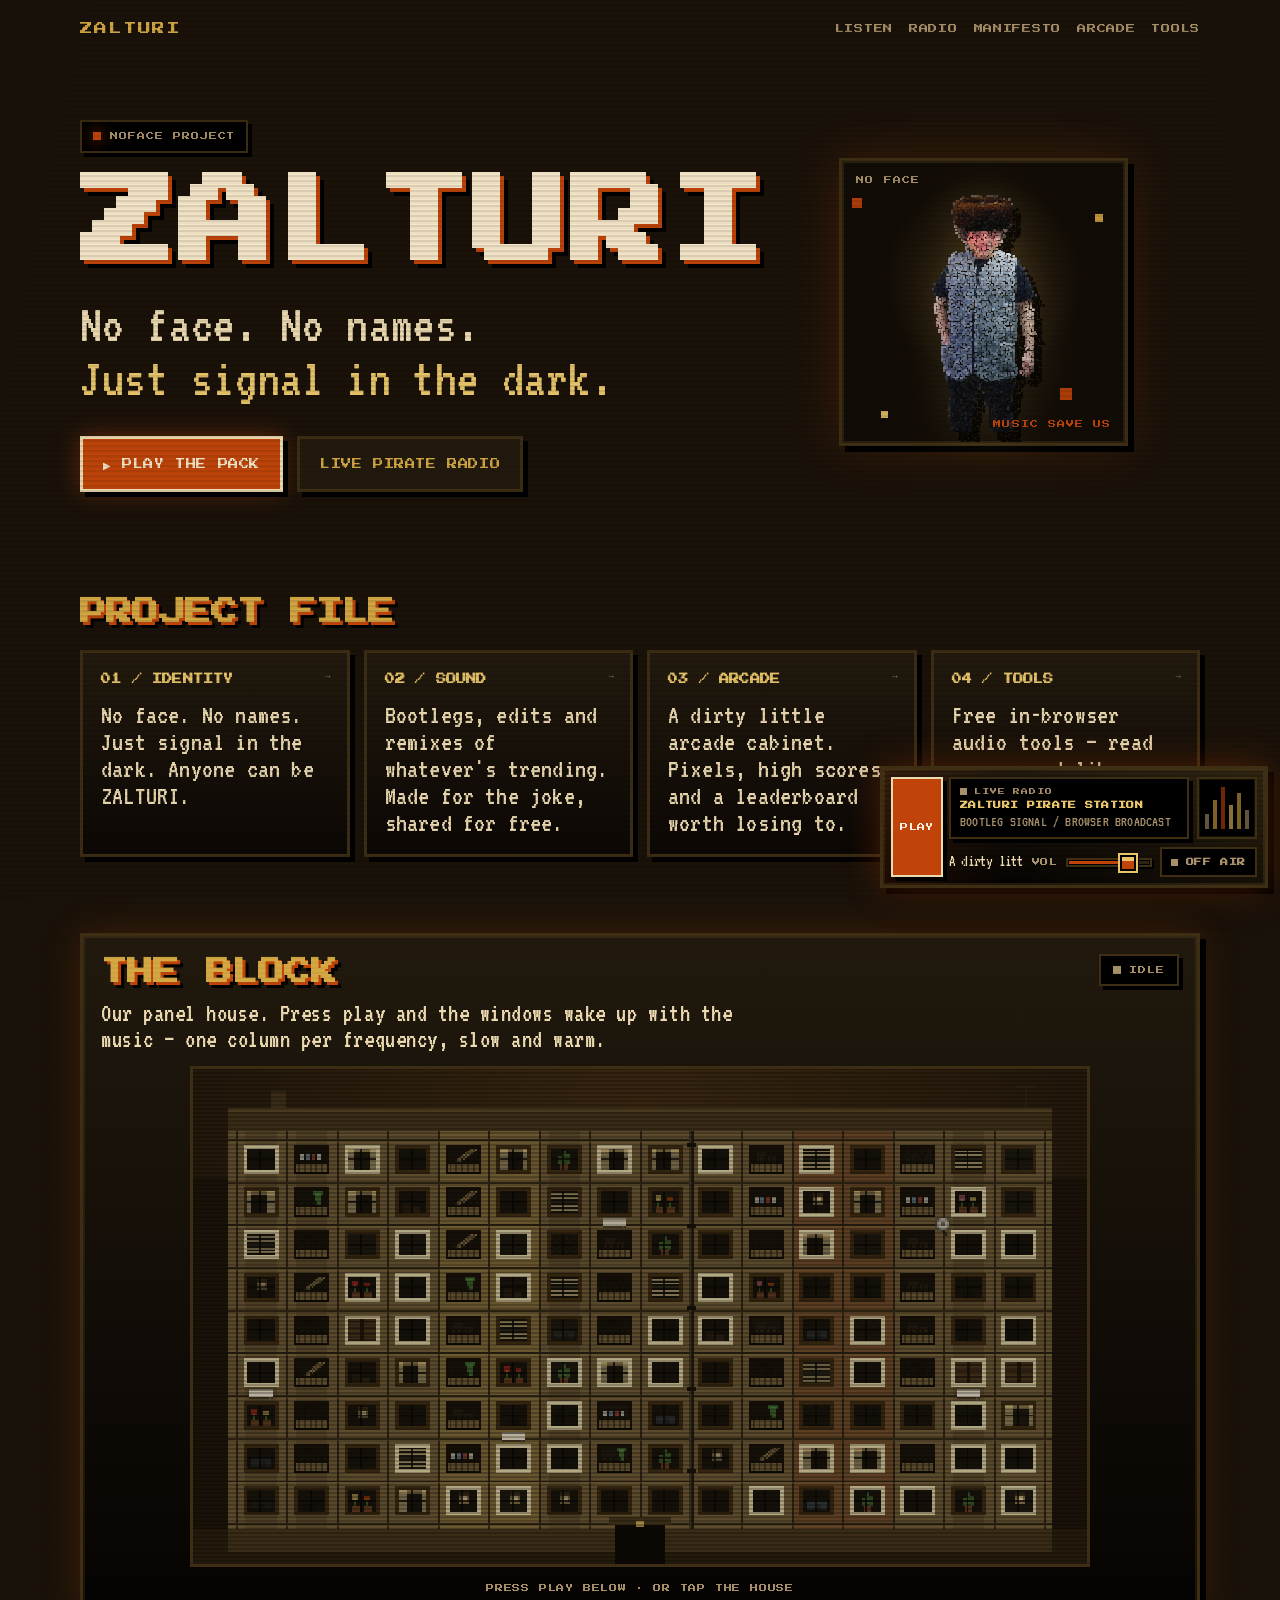
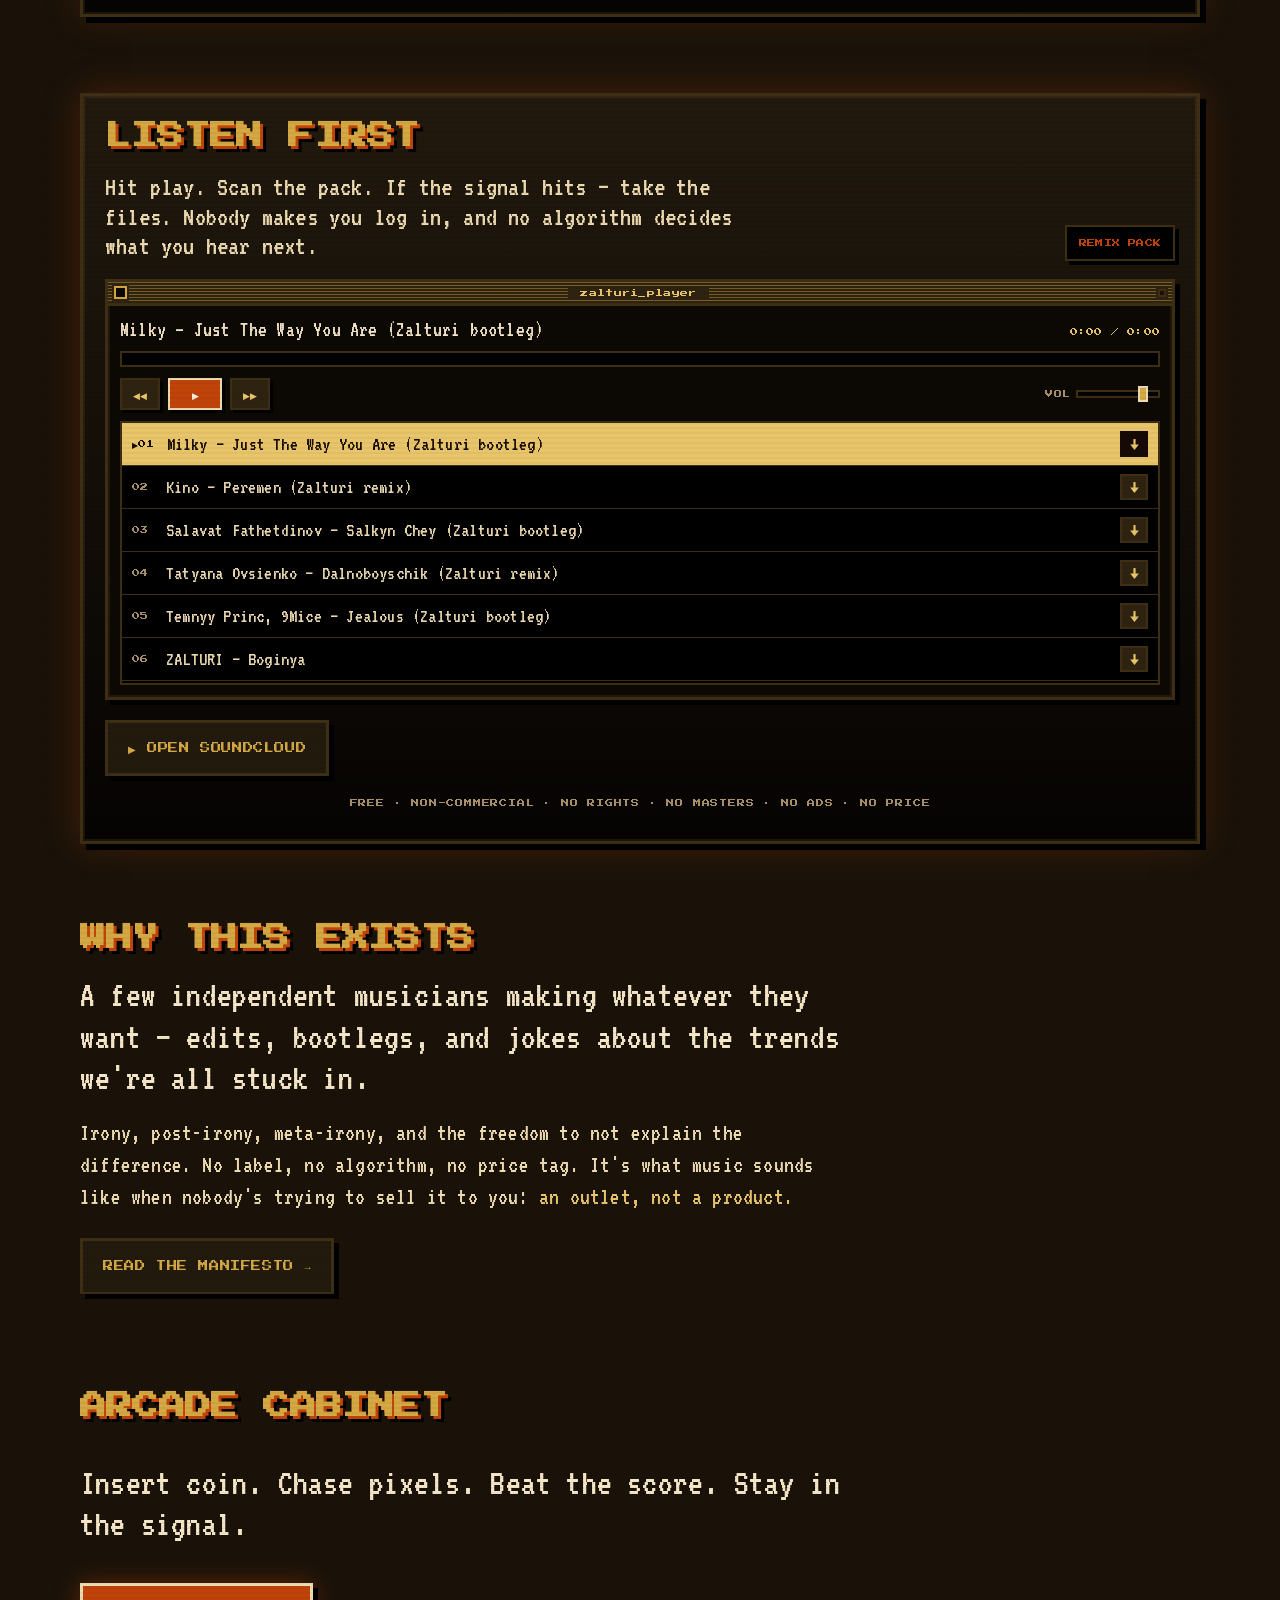
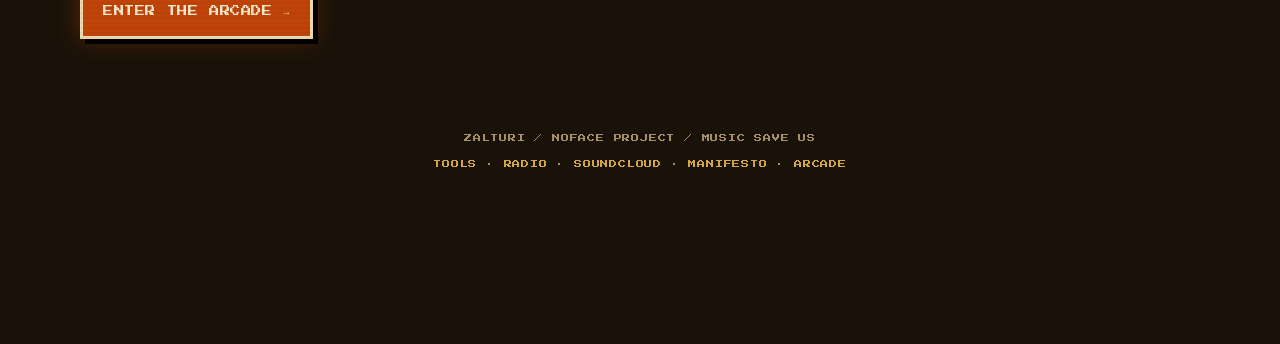
==== commit e3b85acd: "Radio and player are mutually exclusive (BroadcastChannel) Both open BroadcastChannel('zalturi-audio" ====
--- a/index.html
+++ b/index.html
@@ -39,7 +39,7 @@
 <link rel="preload" href="/assets/fonts/press-start-2p.woff2" as="font" type="font/woff2" crossorigin>
 <link rel="preload" href="/assets/fonts/vt323.woff2" as="font" type="font/woff2" crossorigin>
 <link rel="preload" as="image" href="/assets/img/zalturi-character.png">
-<link rel="stylesheet" href="/assets/css/base.css?v=20260701k">
+<link rel="stylesheet" href="/assets/css/base.css?v=20260701l">
 
 <!-- structured data -->
 <script type="application/ld+json">
@@ -223,9 +223,9 @@
   </div>
 </footer>
 
-<script src="/assets/js/pixelate.js?v=20260701k" defer></script>
-<script src="/assets/js/equalizer.js?v=20260701k" defer></script>
-<script src="/assets/js/player.js?v=20260701k" defer></script>
-<script src="/assets/js/radio.js?v=20260701k"></script>
+<script src="/assets/js/pixelate.js?v=20260701l" defer></script>
+<script src="/assets/js/equalizer.js?v=20260701l" defer></script>
+<script src="/assets/js/player.js?v=20260701l" defer></script>
+<script src="/assets/js/radio.js?v=20260701l"></script>
 </body>
 </html>
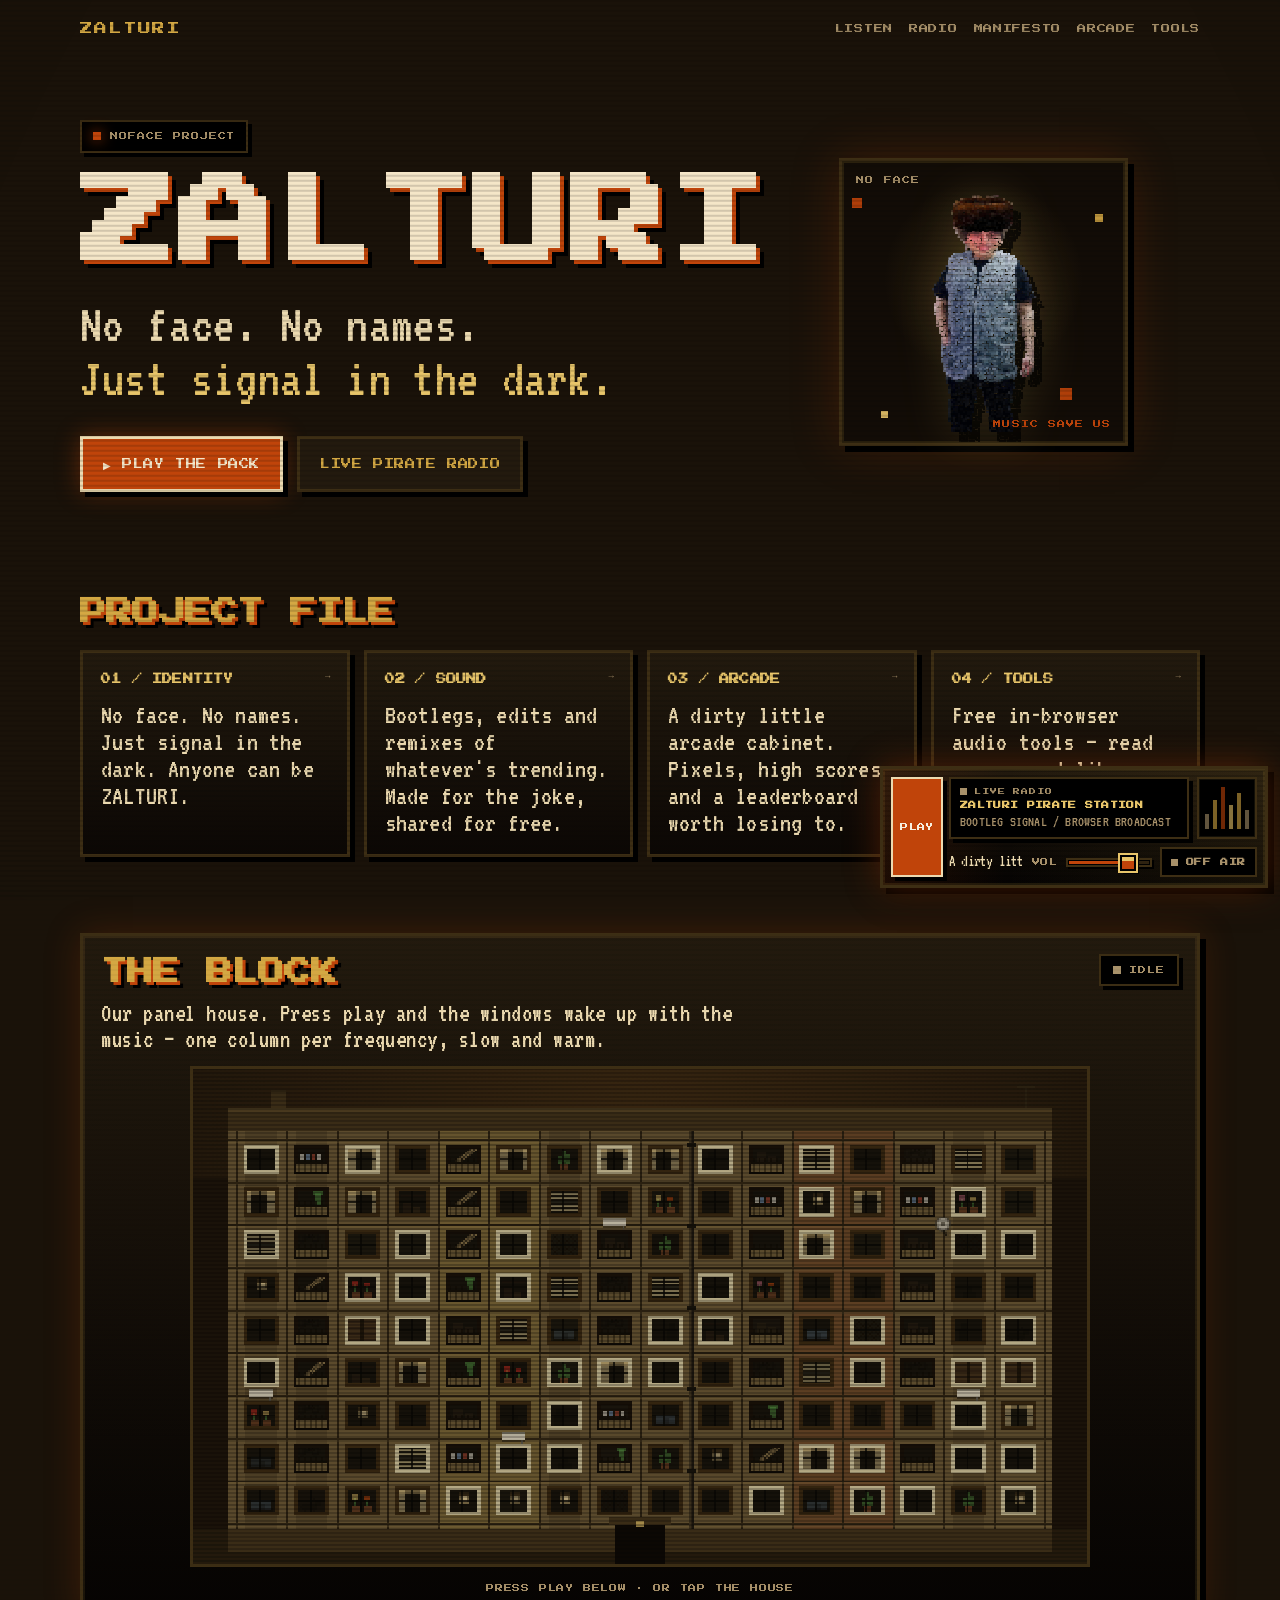
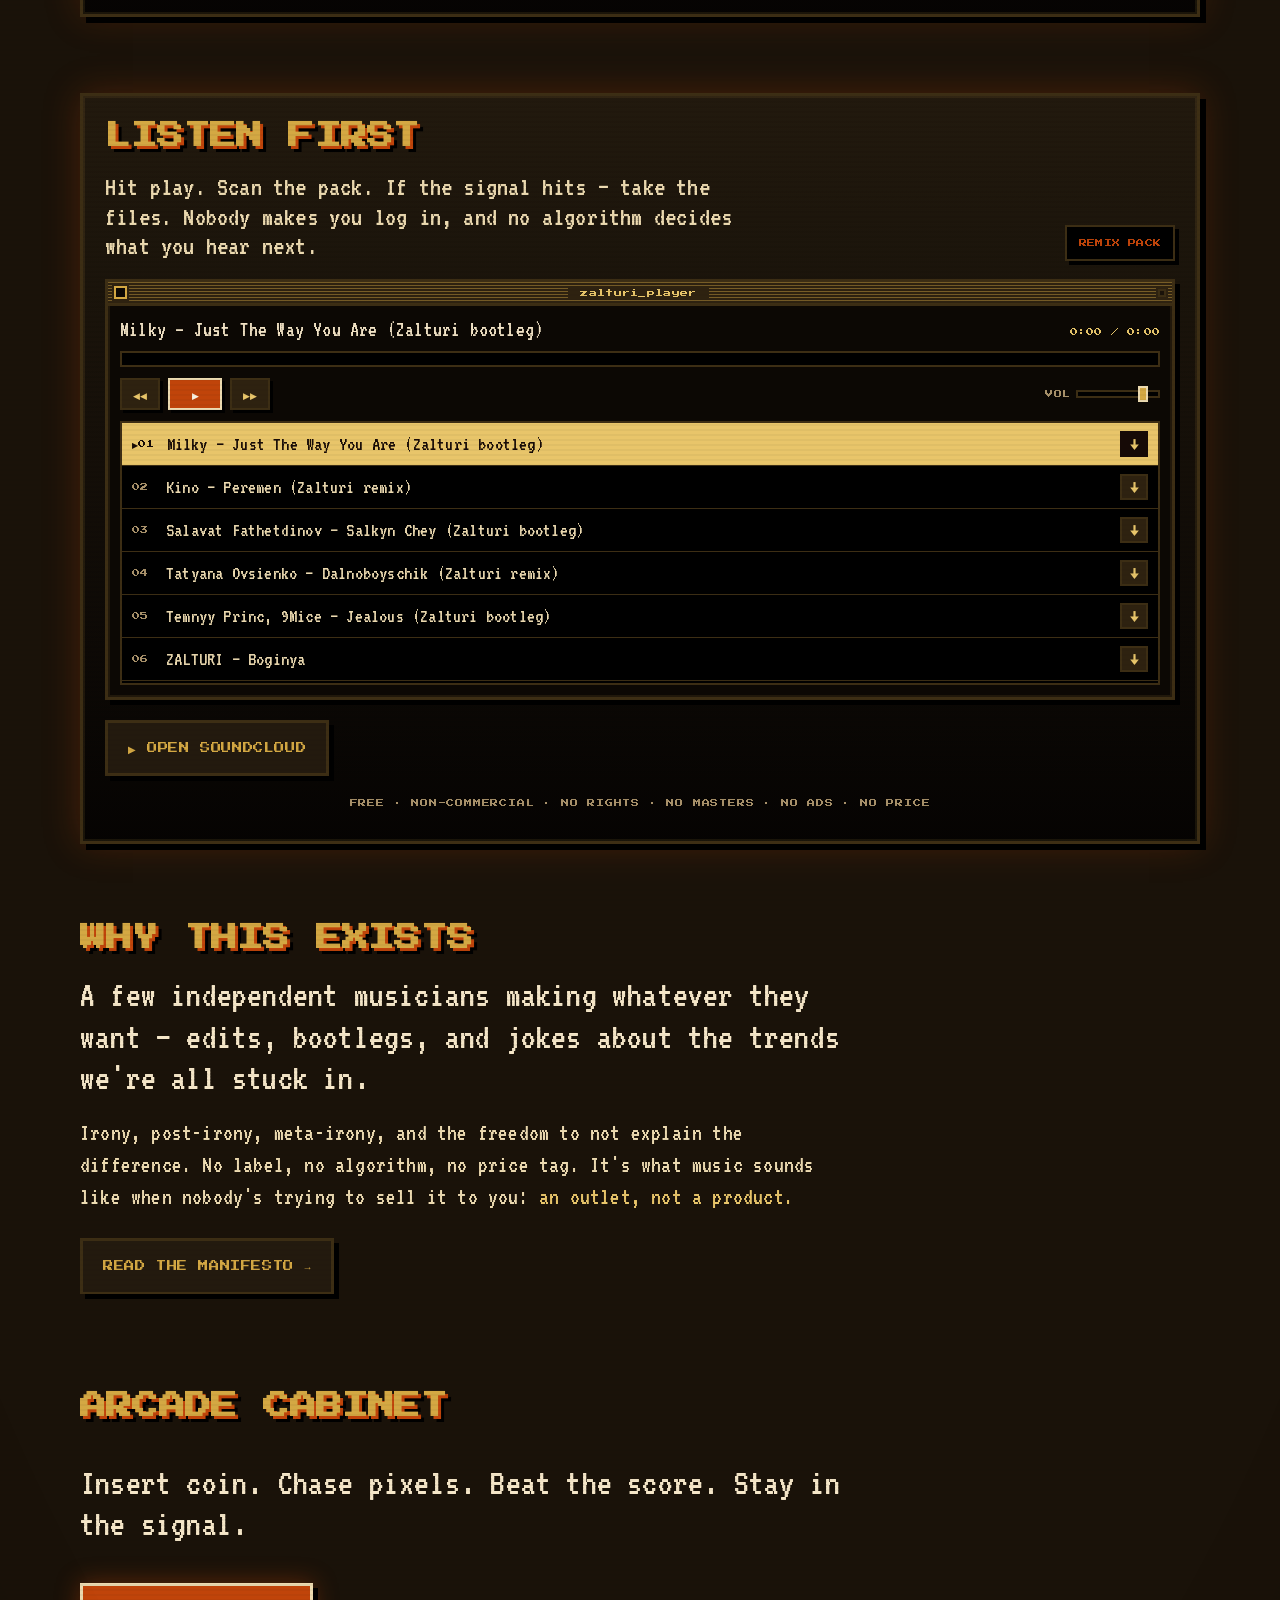
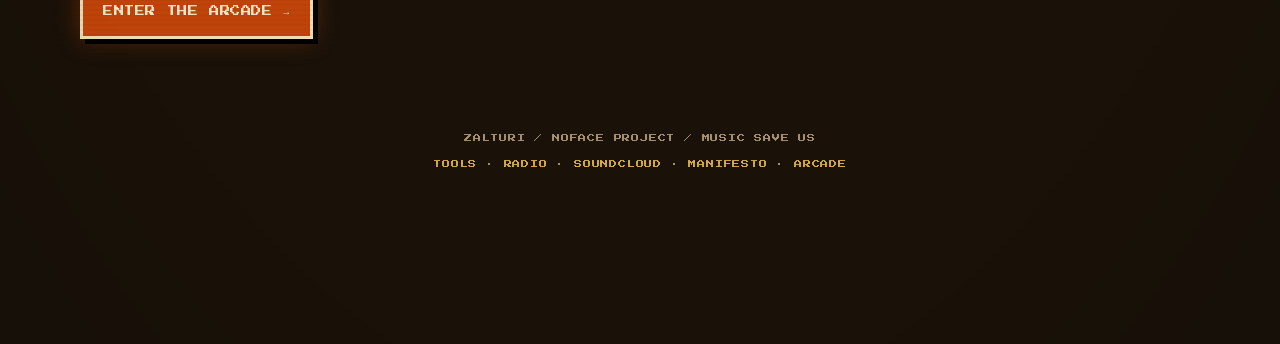
==== commit 679ccde1: "Livelier procedural equalizer for mobile / no-FFT: beat-driven dancing house When there's no real We" ====
--- a/index.html
+++ b/index.html
@@ -39,7 +39,7 @@
 <link rel="preload" href="/assets/fonts/press-start-2p.woff2" as="font" type="font/woff2" crossorigin>
 <link rel="preload" href="/assets/fonts/vt323.woff2" as="font" type="font/woff2" crossorigin>
 <link rel="preload" as="image" href="/assets/img/zalturi-character.png">
-<link rel="stylesheet" href="/assets/css/base.css?v=20260701l">
+<link rel="stylesheet" href="/assets/css/base.css?v=20260701m">
 
 <!-- structured data -->
 <script type="application/ld+json">
@@ -223,9 +223,9 @@
   </div>
 </footer>
 
-<script src="/assets/js/pixelate.js?v=20260701l" defer></script>
-<script src="/assets/js/equalizer.js?v=20260701l" defer></script>
-<script src="/assets/js/player.js?v=20260701l" defer></script>
-<script src="/assets/js/radio.js?v=20260701l"></script>
+<script src="/assets/js/pixelate.js?v=20260701m" defer></script>
+<script src="/assets/js/equalizer.js?v=20260701m" defer></script>
+<script src="/assets/js/player.js?v=20260701m" defer></script>
+<script src="/assets/js/radio.js?v=20260701m"></script>
 </body>
 </html>
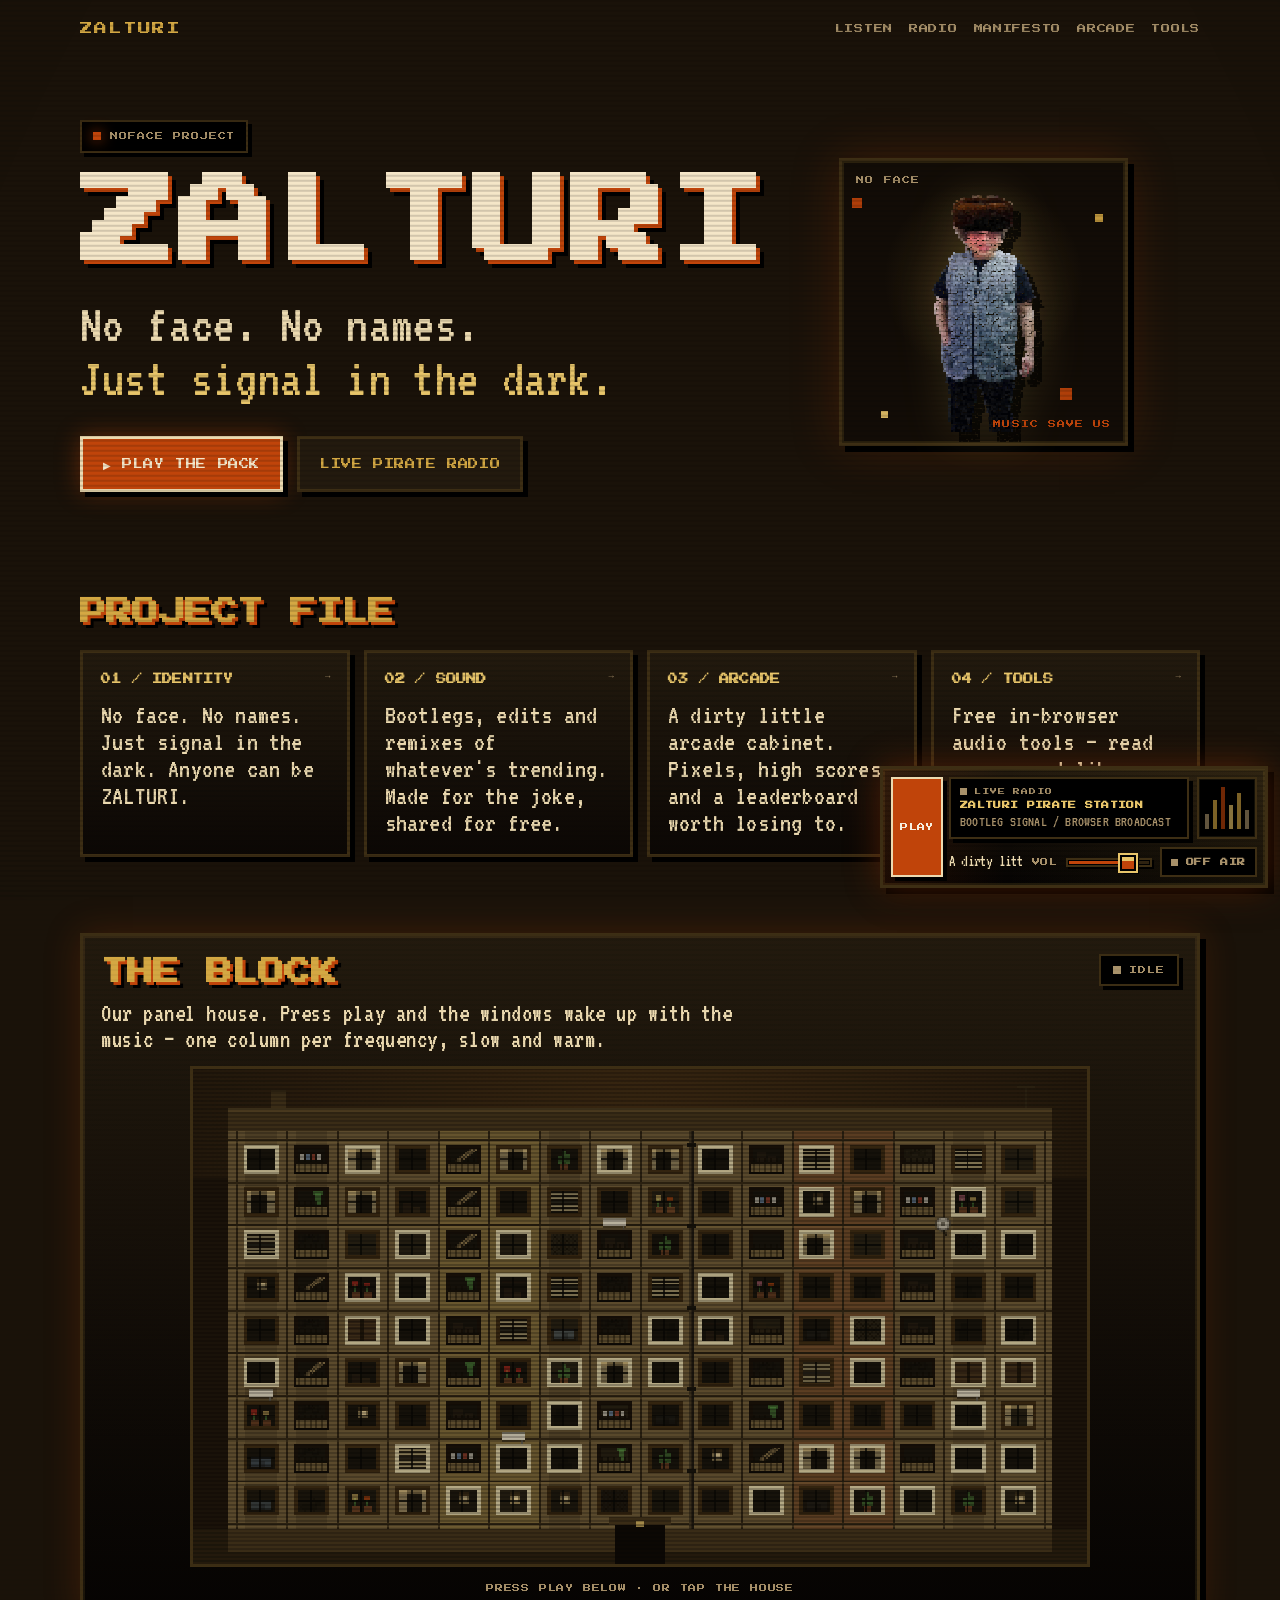
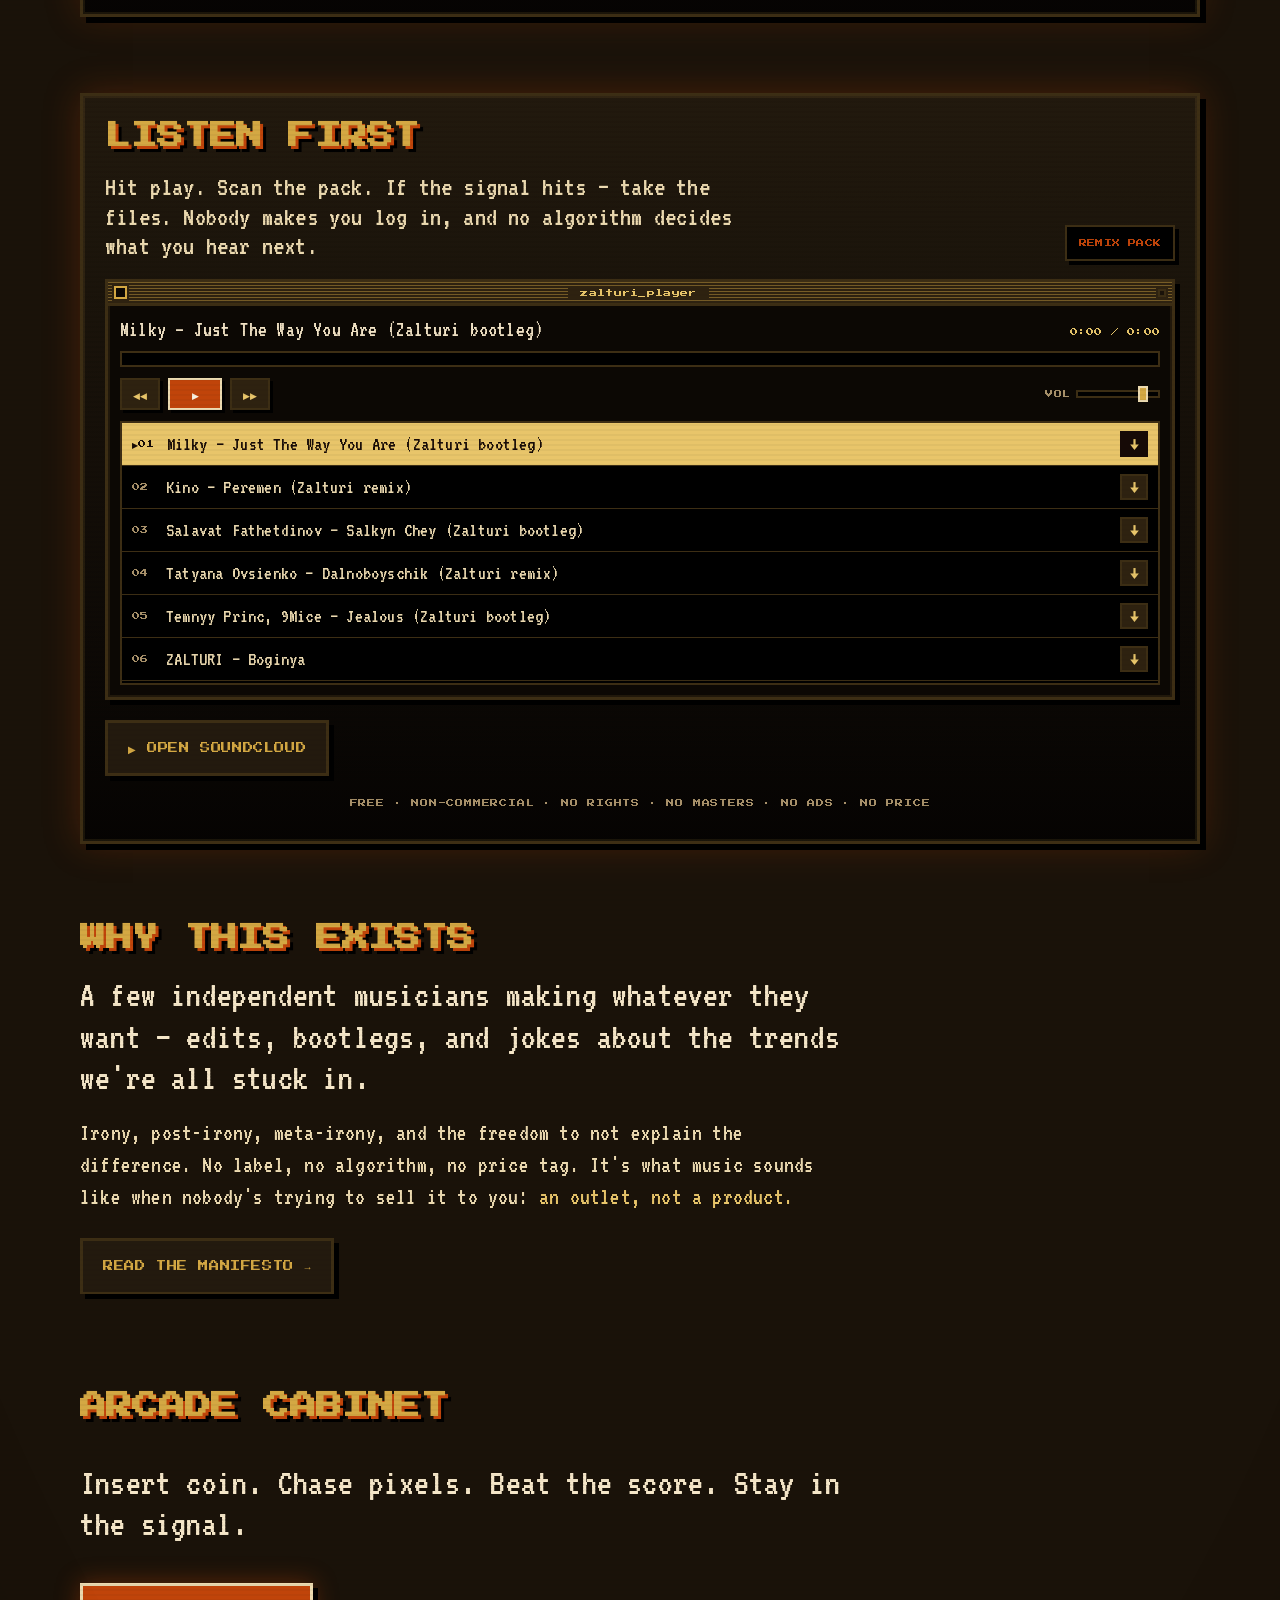
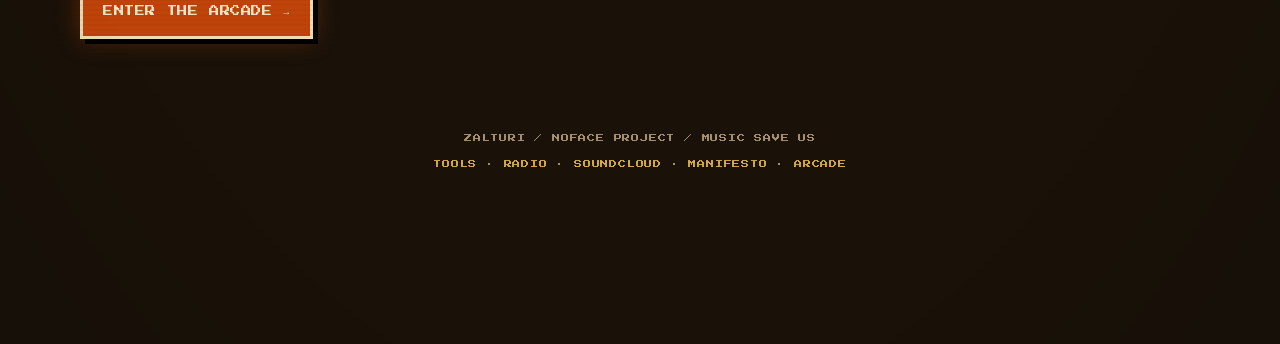
==== commit a73a83c2: "Now-playing marquee: scroll the track title when it doesn't fit (like the radio) - .mp-nowplaying wr" ====
--- a/index.html
+++ b/index.html
@@ -39,7 +39,7 @@
 <link rel="preload" href="/assets/fonts/press-start-2p.woff2" as="font" type="font/woff2" crossorigin>
 <link rel="preload" href="/assets/fonts/vt323.woff2" as="font" type="font/woff2" crossorigin>
 <link rel="preload" as="image" href="/assets/img/zalturi-character.png">
-<link rel="stylesheet" href="/assets/css/base.css?v=20260701m">
+<link rel="stylesheet" href="/assets/css/base.css?v=20260701n">
 
 <!-- structured data -->
 <script type="application/ld+json">
@@ -170,7 +170,7 @@
         </div>
         <div class="mp-body">
           <div class="mp-now">
-            <span class="mp-nowplaying">— select a track —</span>
+            <span class="mp-nowplaying"><span class="mp-now-text">— select a track —</span></span>
             <span class="mp-time"><span class="mp-cur">0:00</span> / <span class="mp-dur">0:00</span></span>
           </div>
           <div class="mp-seek" role="progressbar" aria-label="Progress" aria-valuemin="0" aria-valuemax="100" aria-valuenow="0"><div class="mp-seek-fill"></div></div>
@@ -223,9 +223,9 @@
   </div>
 </footer>
 
-<script src="/assets/js/pixelate.js?v=20260701m" defer></script>
-<script src="/assets/js/equalizer.js?v=20260701m" defer></script>
-<script src="/assets/js/player.js?v=20260701m" defer></script>
-<script src="/assets/js/radio.js?v=20260701m"></script>
+<script src="/assets/js/pixelate.js?v=20260701n" defer></script>
+<script src="/assets/js/equalizer.js?v=20260701n" defer></script>
+<script src="/assets/js/player.js?v=20260701n" defer></script>
+<script src="/assets/js/radio.js?v=20260701n"></script>
 </body>
 </html>
--- a/assets/css/base.css
+++ b/assets/css/base.css
@@ -901,10 +901,16 @@
   gap: 12px;
 }
 .mp-nowplaying {
+  position: relative;
   min-width: 0; flex: 1 1 auto;
   white-space: nowrap; overflow: hidden; text-overflow: ellipsis;
   font-size: 22px; line-height: 1;
   color: var(--z-text);
+}
+.mp-now-text { display: inline-block; white-space: nowrap; will-change: transform; }
+.mp-nowplaying.is-marquee .mp-now-text {
+  padding-right: 22px;
+  animation: pr-marquee var(--marquee-duration, 18s) linear infinite;
 }
 .mp-time {
   flex: 0 0 auto;
@@ -1314,7 +1320,8 @@
 /* ---- motion ---- */
 @media (prefers-reduced-motion: reduce) {
   * { animation-duration: 0.001ms !important; animation-iteration-count: 1 !important; transition-duration: 0.001ms !important; }
-  .pirate-radio .pr-marquee.is-marquee .pr-marquee-text {
+  .pirate-radio .pr-marquee.is-marquee .pr-marquee-text,
+  .mp-nowplaying.is-marquee .mp-now-text {
     animation-duration: var(--marquee-duration, 18s) !important;
     animation-iteration-count: infinite !important;
     animation-name: pr-marquee !important;
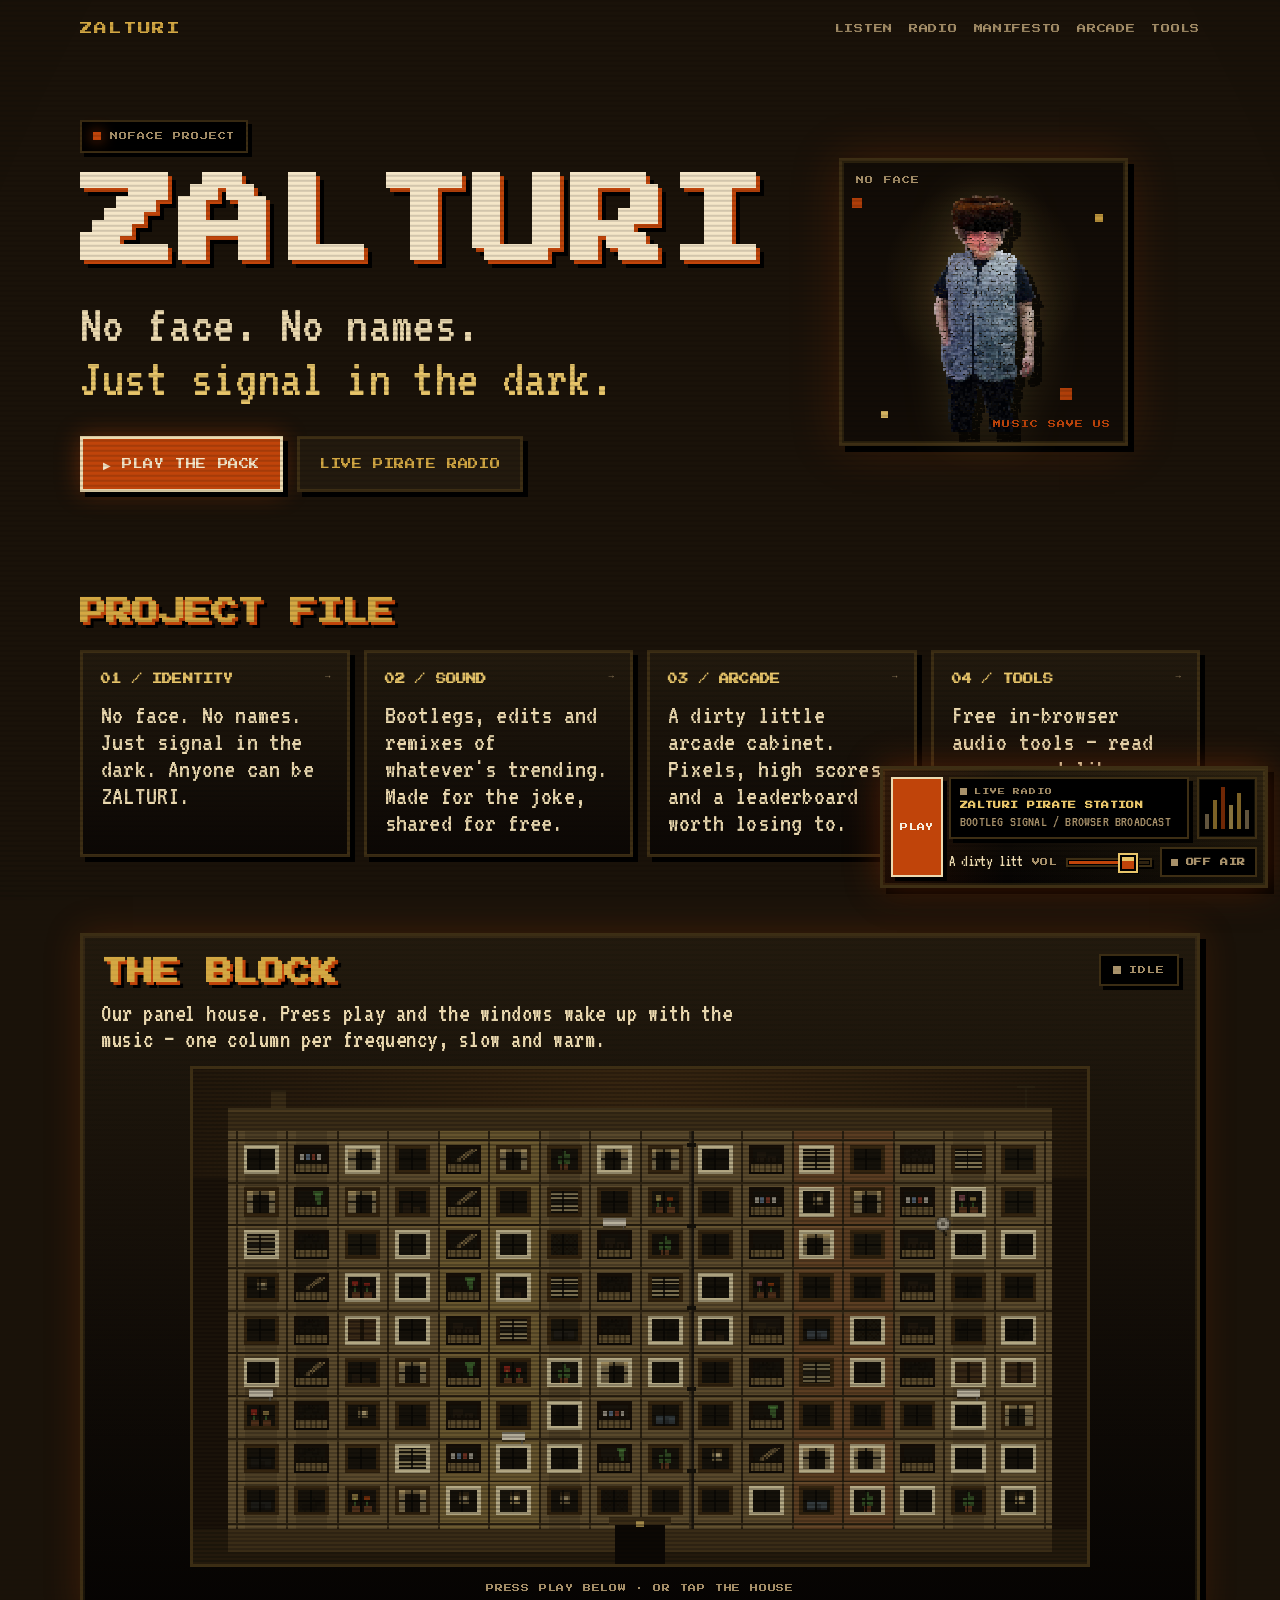
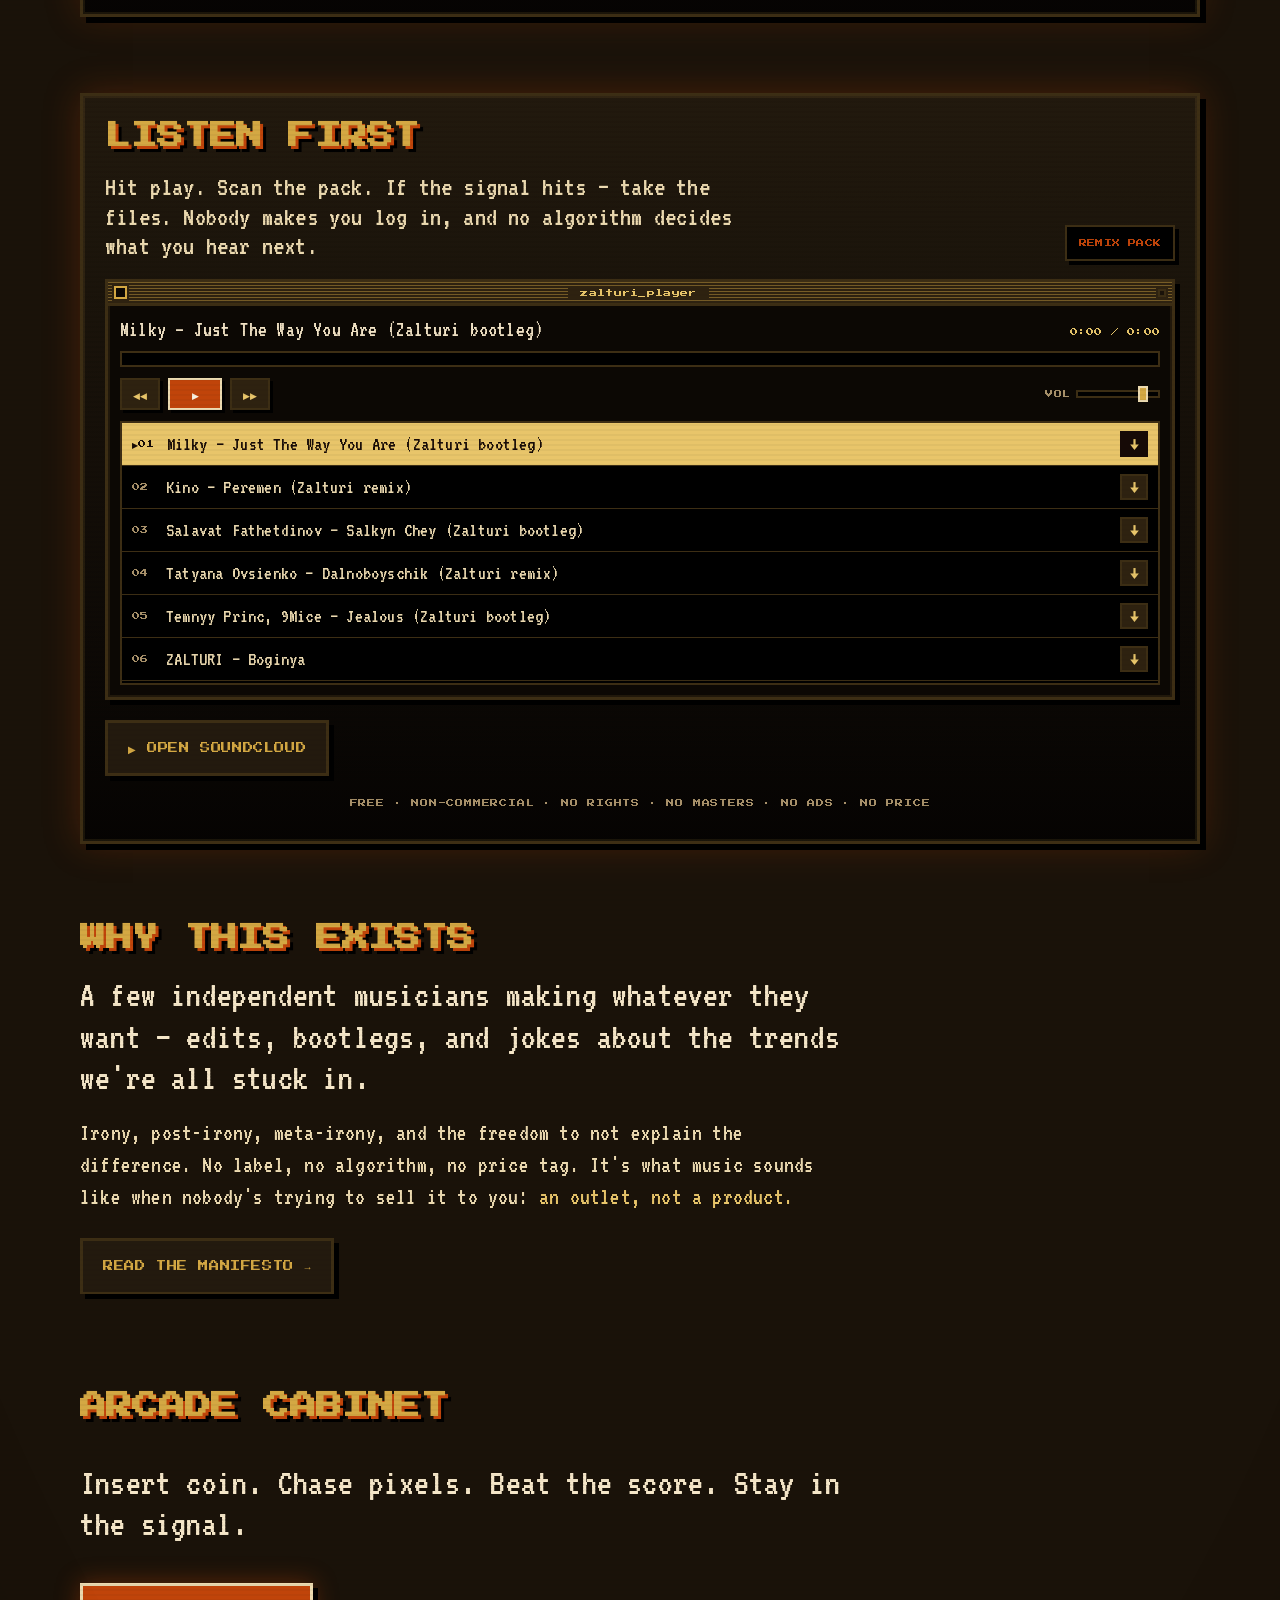
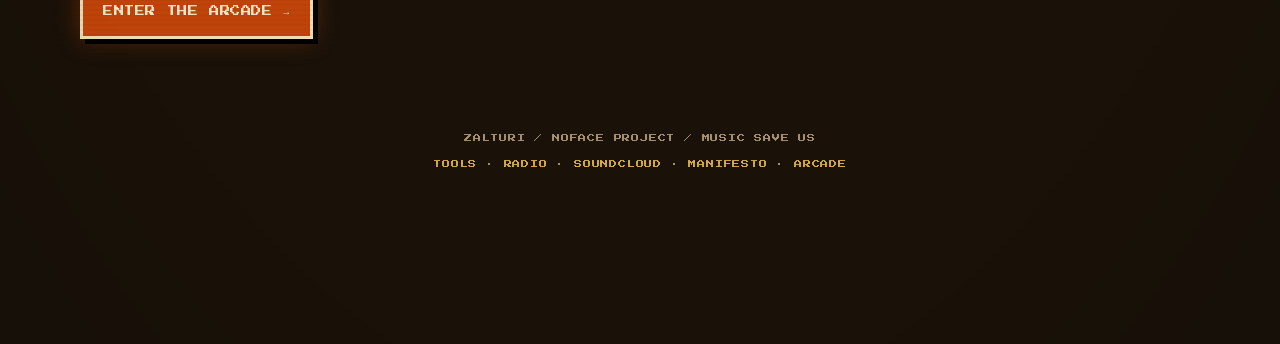
==== commit 3a41233e: "Live control panel: /admin/ + player reads playlist from the worker - admin/ : System 7 panel (login" ====
--- a/index.html
+++ b/index.html
@@ -39,7 +39,7 @@
 <link rel="preload" href="/assets/fonts/press-start-2p.woff2" as="font" type="font/woff2" crossorigin>
 <link rel="preload" href="/assets/fonts/vt323.woff2" as="font" type="font/woff2" crossorigin>
 <link rel="preload" as="image" href="/assets/img/zalturi-character.png">
-<link rel="stylesheet" href="/assets/css/base.css?v=20260701n">
+<link rel="stylesheet" href="/assets/css/base.css?v=20260701o">
 
 <!-- structured data -->
 <script type="application/ld+json">
@@ -223,9 +223,9 @@
   </div>
 </footer>
 
-<script src="/assets/js/pixelate.js?v=20260701n" defer></script>
-<script src="/assets/js/equalizer.js?v=20260701n" defer></script>
-<script src="/assets/js/player.js?v=20260701n" defer></script>
-<script src="/assets/js/radio.js?v=20260701n"></script>
+<script src="/assets/js/pixelate.js?v=20260701o" defer></script>
+<script src="/assets/js/equalizer.js?v=20260701o" defer></script>
+<script src="/assets/js/player.js?v=20260701o" defer></script>
+<script src="/assets/js/radio.js?v=20260701o"></script>
 </body>
 </html>
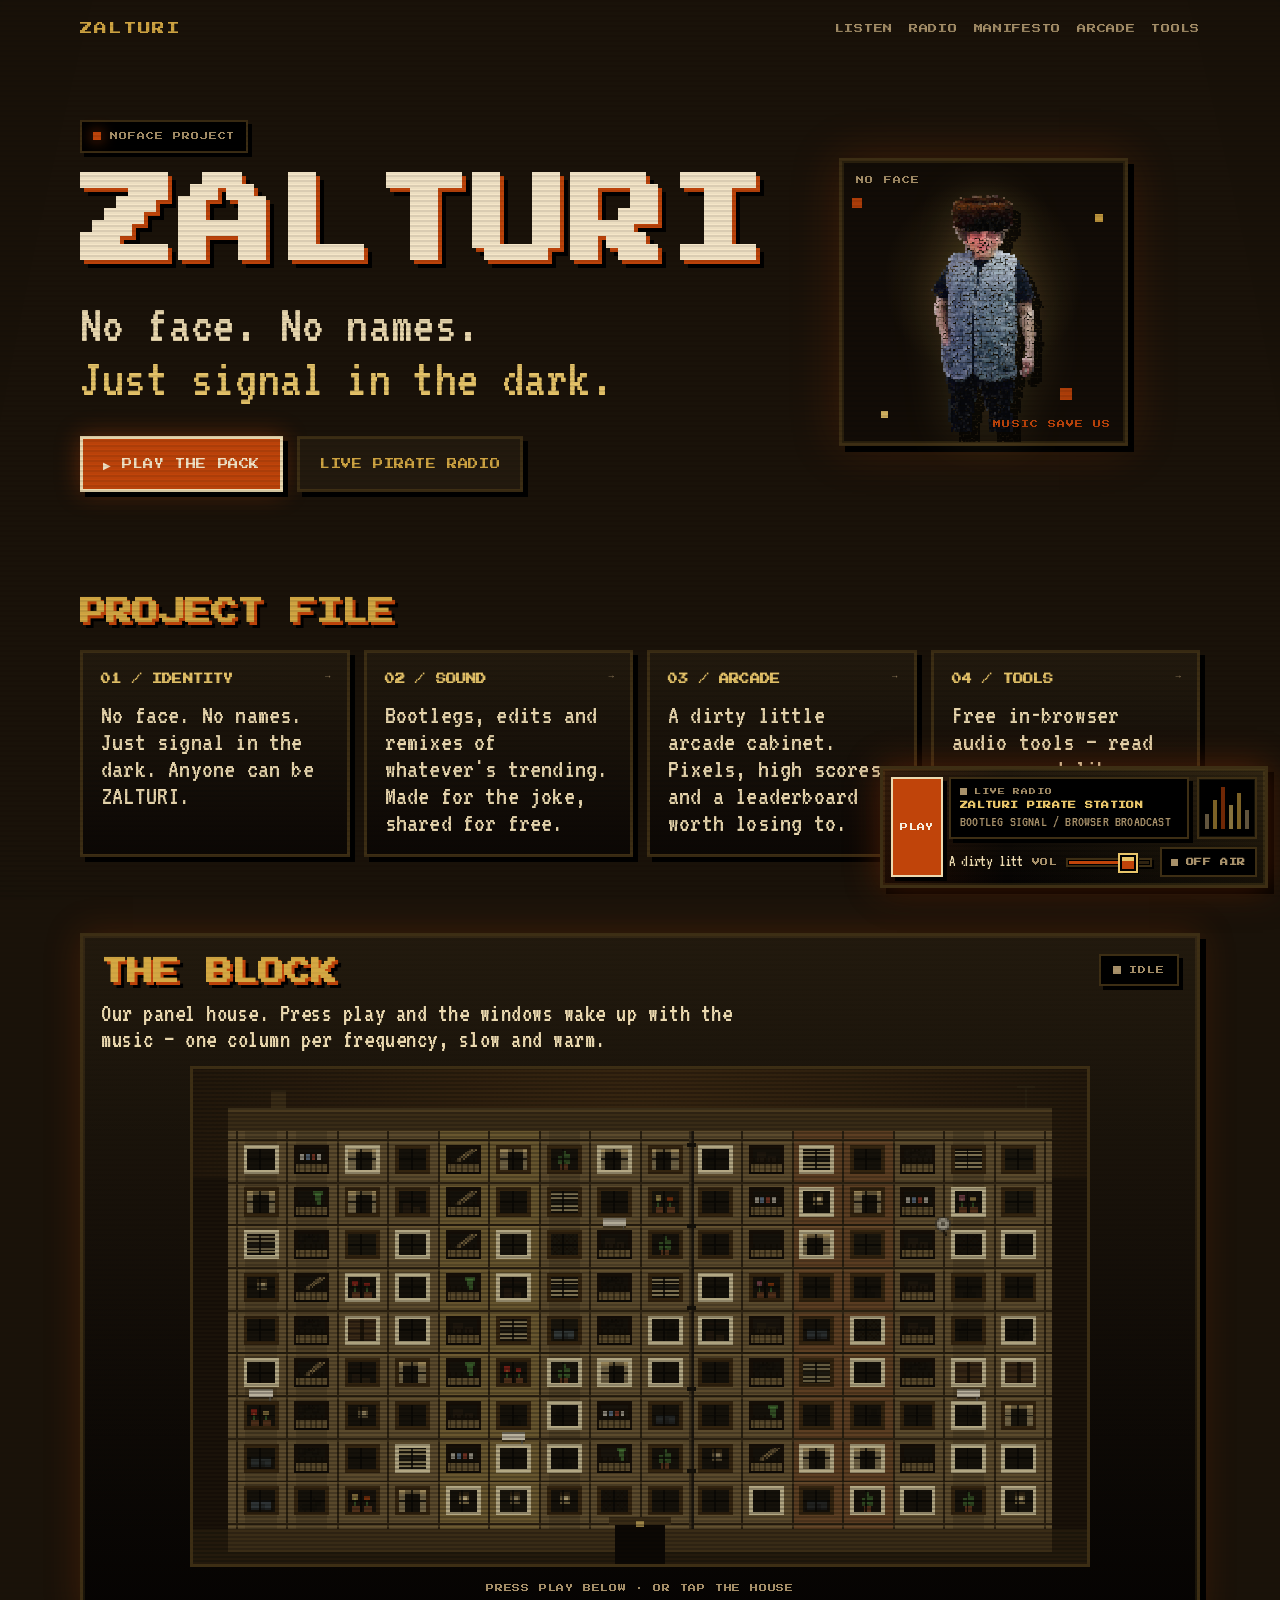
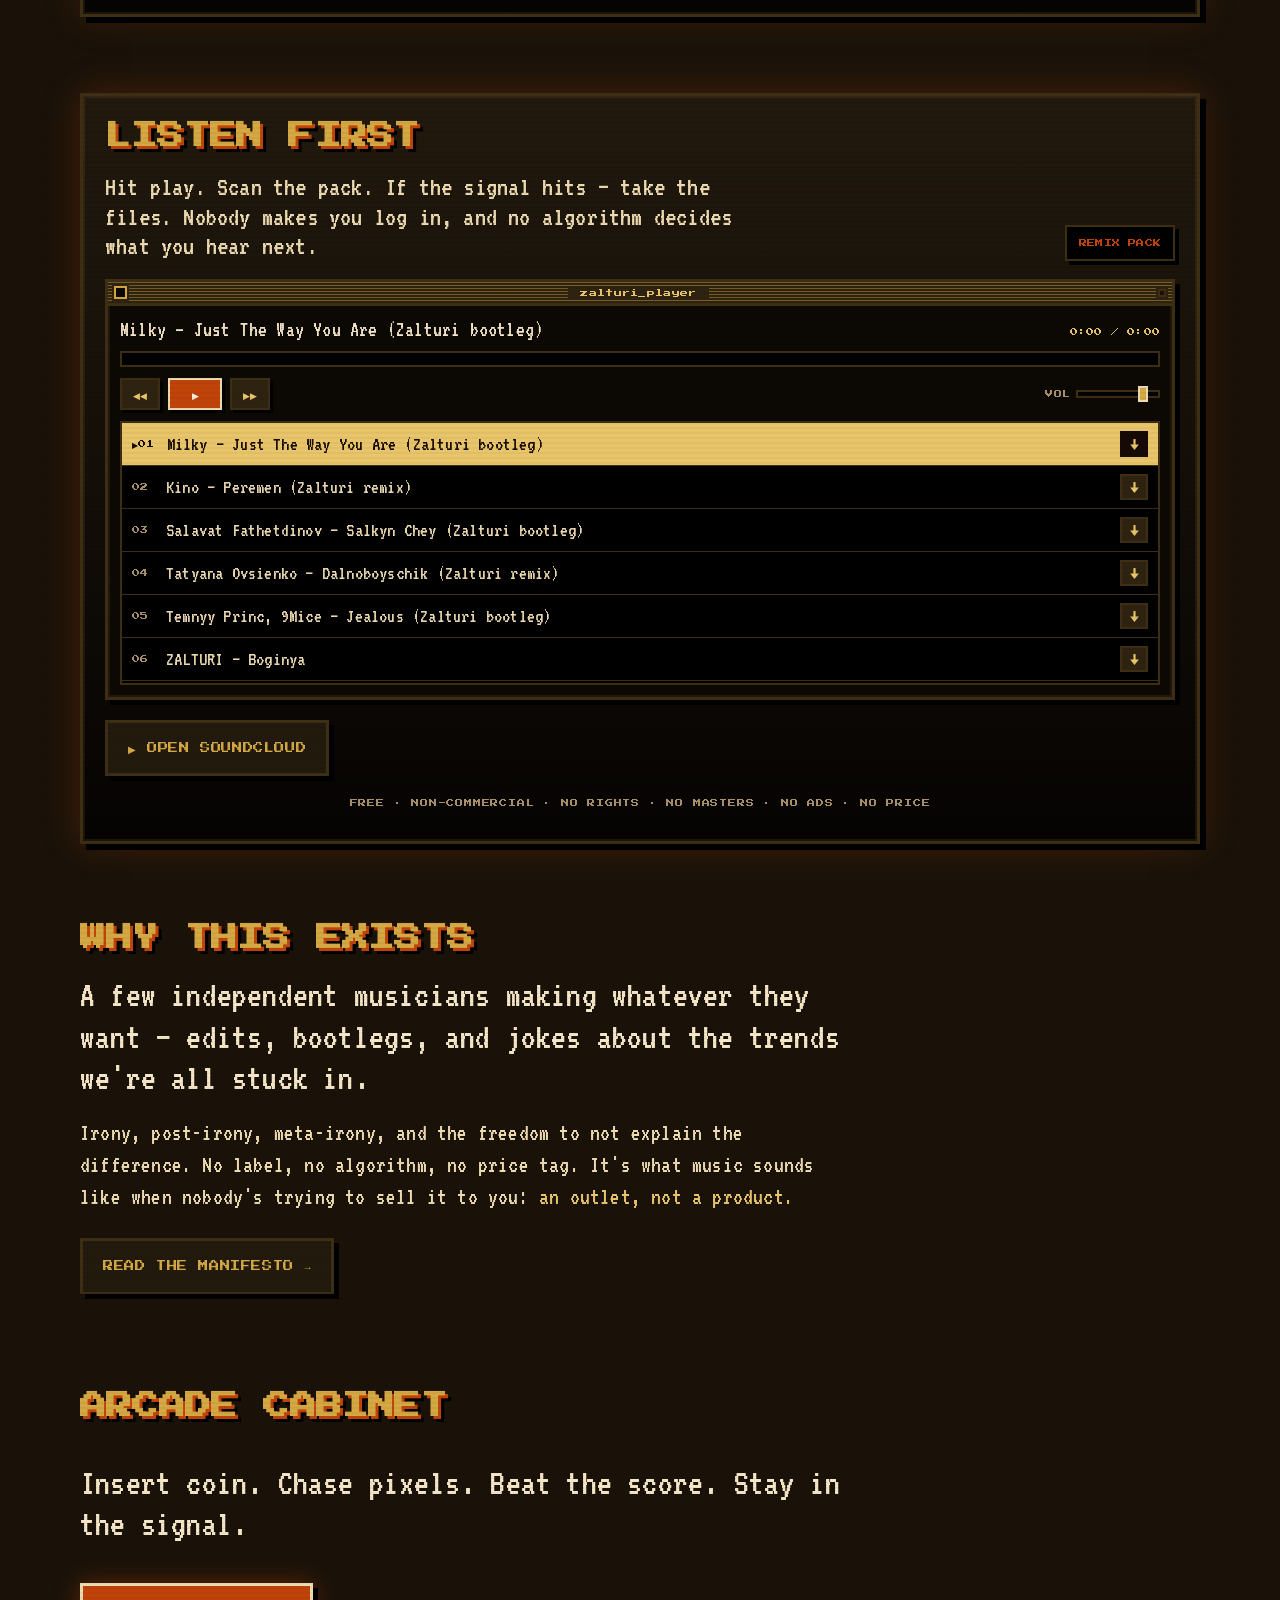
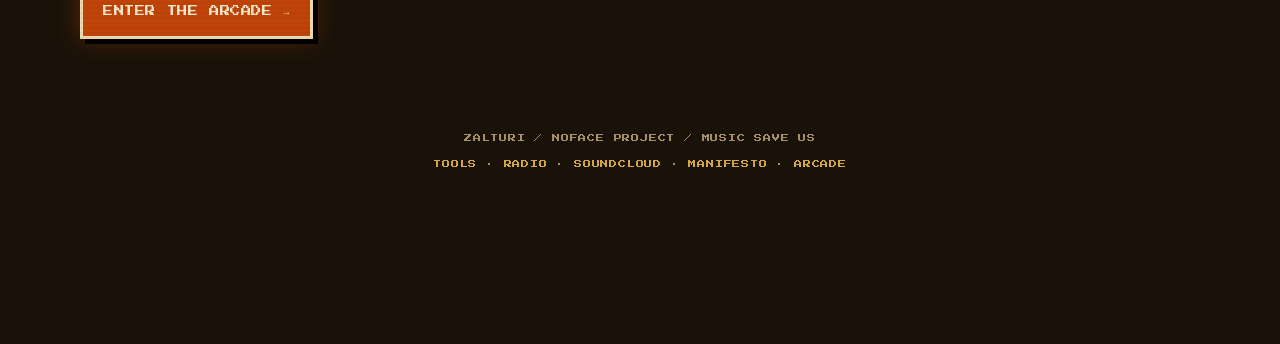
==== commit 1dd60784: "Code-review fixes: untrack wrangler cache, panel index alignment, config validation, rate limiting 1" ====
--- a/index.html
+++ b/index.html
@@ -39,7 +39,7 @@
 <link rel="preload" href="/assets/fonts/press-start-2p.woff2" as="font" type="font/woff2" crossorigin>
 <link rel="preload" href="/assets/fonts/vt323.woff2" as="font" type="font/woff2" crossorigin>
 <link rel="preload" as="image" href="/assets/img/zalturi-character.png">
-<link rel="stylesheet" href="/assets/css/base.css?v=20260701o">
+<link rel="stylesheet" href="/assets/css/base.css?v=20260701p">
 
 <!-- structured data -->
 <script type="application/ld+json">
@@ -223,9 +223,9 @@
   </div>
 </footer>
 
-<script src="/assets/js/pixelate.js?v=20260701o" defer></script>
-<script src="/assets/js/equalizer.js?v=20260701o" defer></script>
-<script src="/assets/js/player.js?v=20260701o" defer></script>
-<script src="/assets/js/radio.js?v=20260701o"></script>
+<script src="/assets/js/pixelate.js?v=20260701p" defer></script>
+<script src="/assets/js/equalizer.js?v=20260701p" defer></script>
+<script src="/assets/js/player.js?v=20260701p" defer></script>
+<script src="/assets/js/radio.js?v=20260701p"></script>
 </body>
 </html>
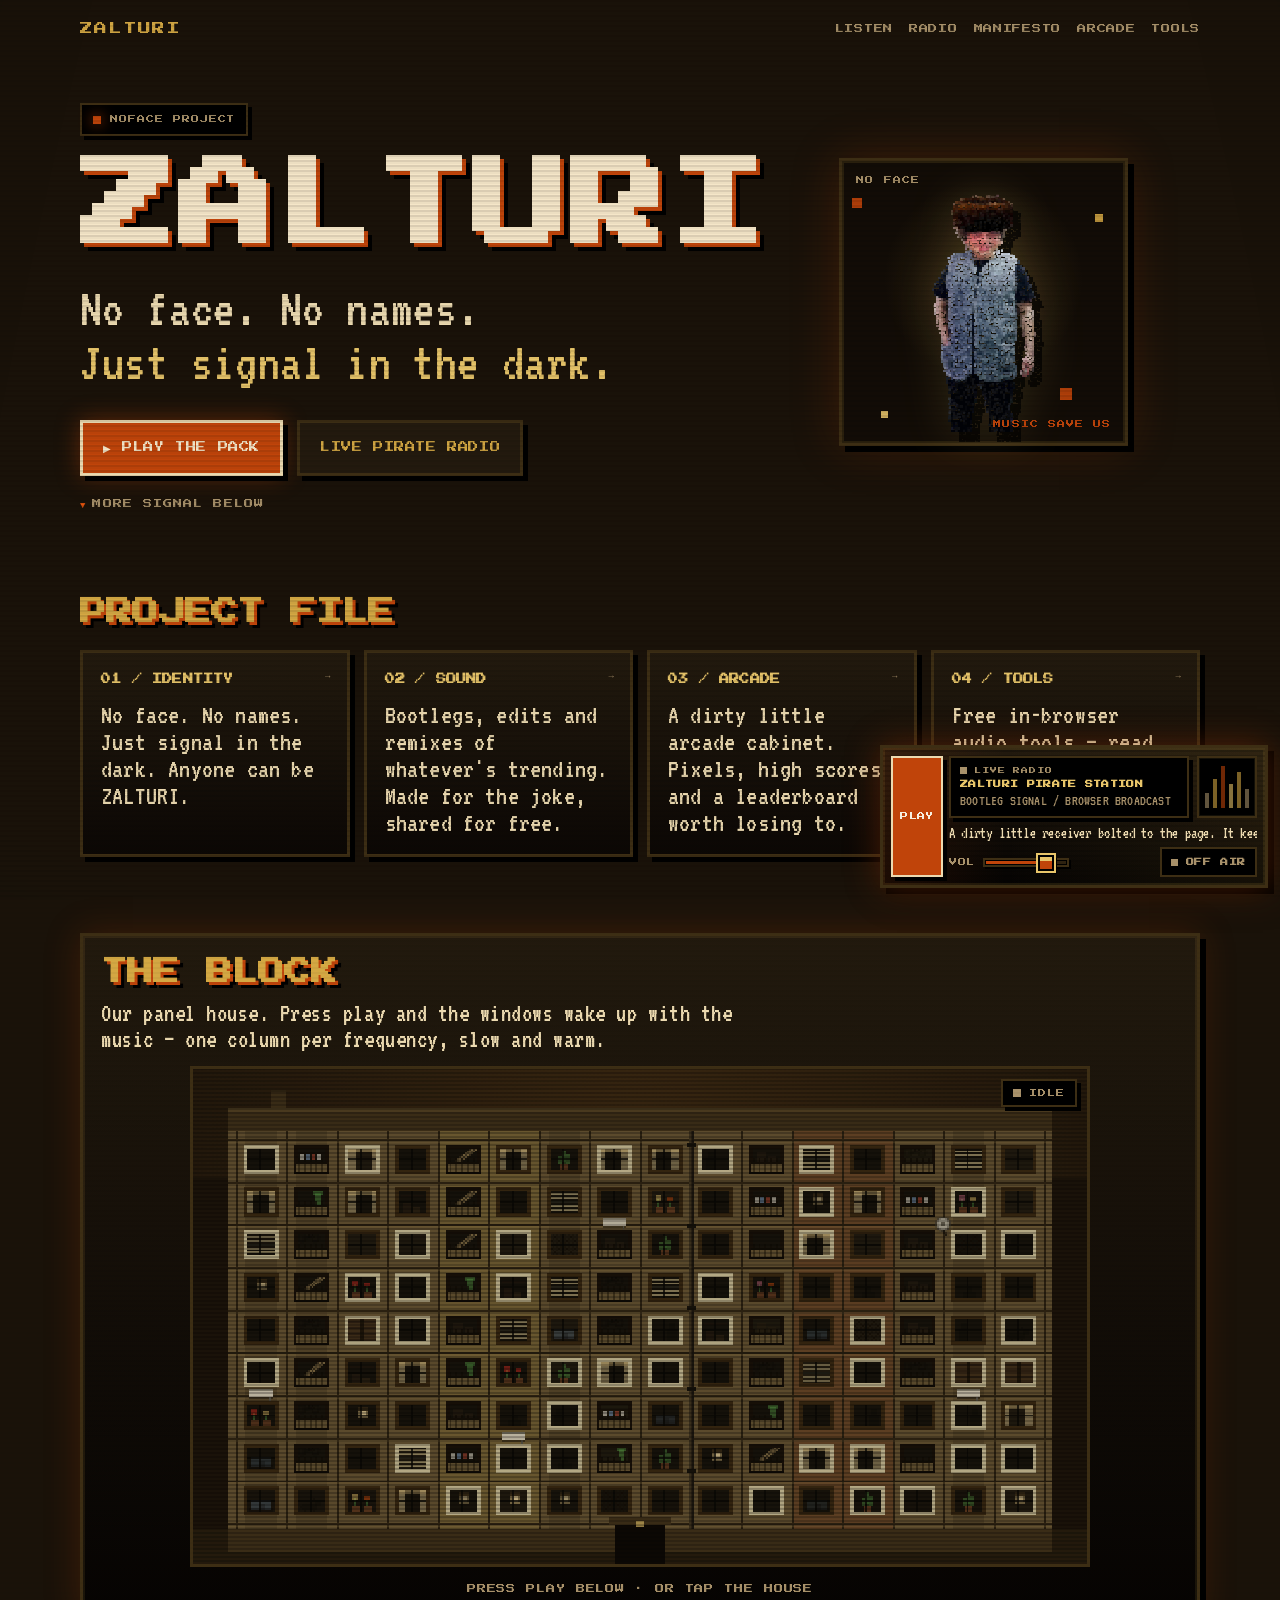
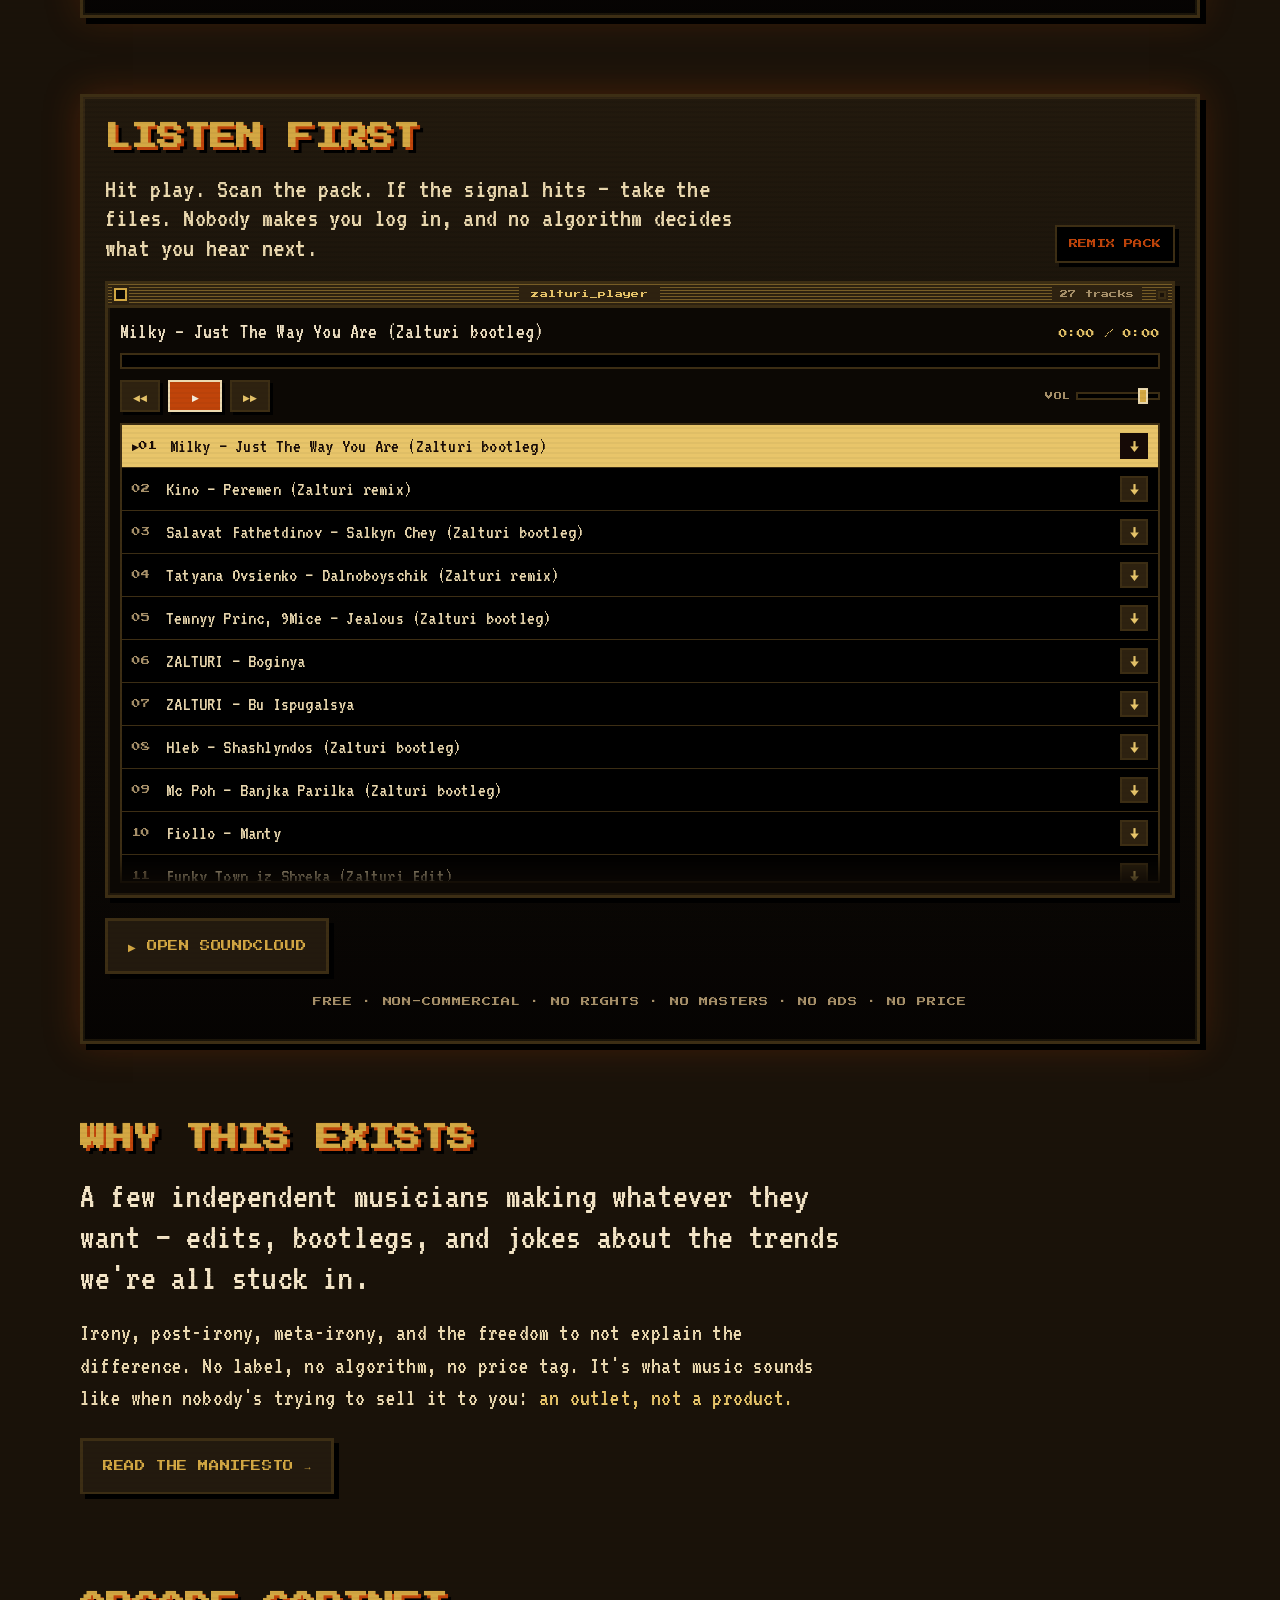
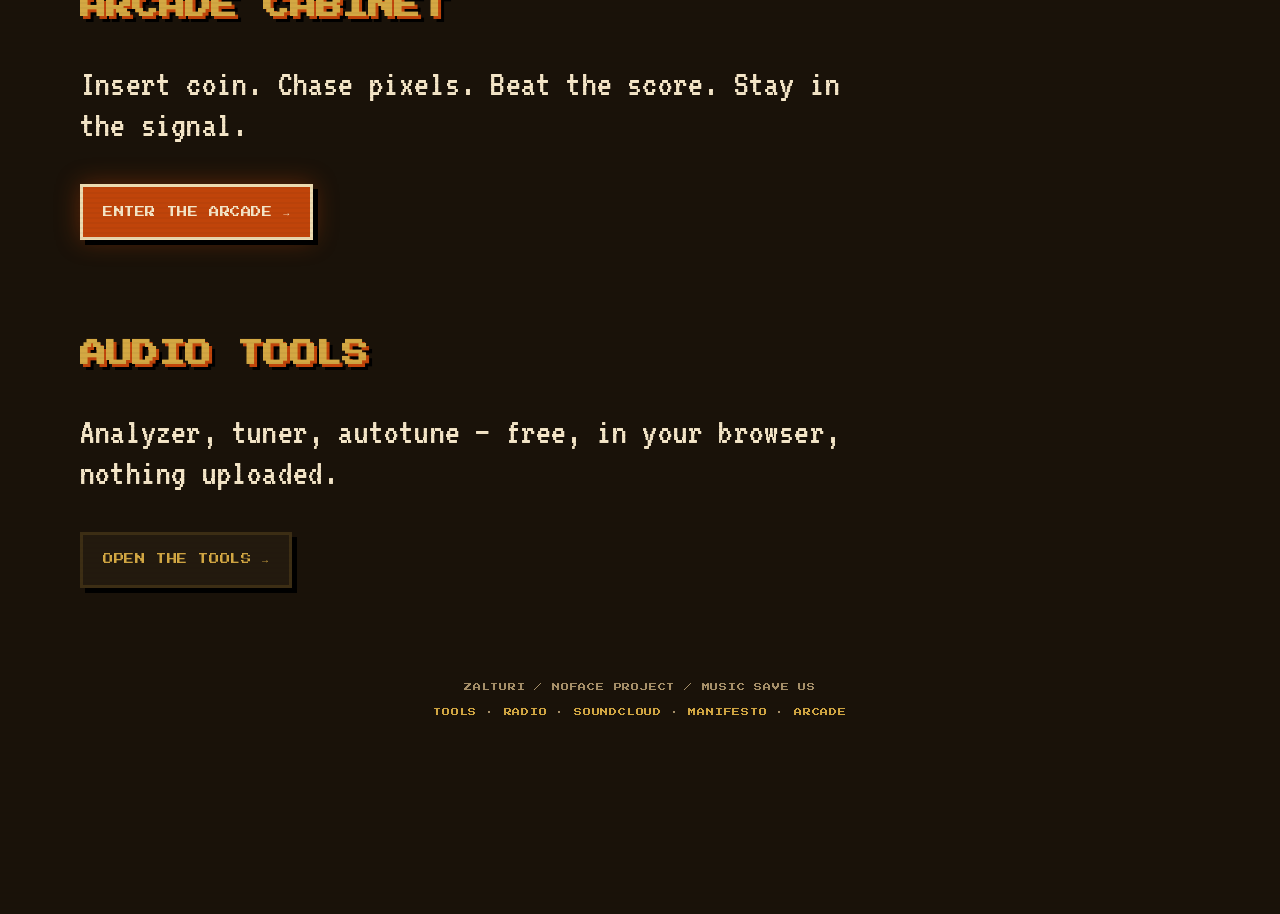
==== commit 5ad23de6: "UX-review fixes: playlist discoverability, touch ergonomics, durations, tools teaser - Player: '27 t" ====
--- a/index.html
+++ b/index.html
@@ -39,7 +39,7 @@
 <link rel="preload" href="/assets/fonts/press-start-2p.woff2" as="font" type="font/woff2" crossorigin>
 <link rel="preload" href="/assets/fonts/vt323.woff2" as="font" type="font/woff2" crossorigin>
 <link rel="preload" as="image" href="/assets/img/zalturi-character.png">
-<link rel="stylesheet" href="/assets/css/base.css?v=20260701p">
+<link rel="stylesheet" href="/assets/css/base.css?v=20260701q">
 
 <!-- structured data -->
 <script type="application/ld+json">
@@ -95,6 +95,7 @@
         <a class="btn btn-main" href="#listen">▶ Play the pack</a>
         <a class="btn btn-ghost" href="#zalturi-radio" data-radio-open>Live pirate radio</a>
       </div>
+      <p class="hero-scroll"><i>▼</i>more signal below</p>
     </div>
 
     <div class="art" aria-hidden="false">
@@ -142,10 +143,10 @@
           <h2 class="section-title" id="block-h" style="margin-bottom:8px">The block</h2>
           <p class="eq-sub">Our panel house. Press play and the windows wake up with the music — one column per frequency, slow and warm.</p>
         </div>
-        <span class="eq-live"><span class="dot" aria-hidden="true"></span><span class="txt">idle</span></span>
       </div>
       <div class="eq-screen" id="eq-screen">
         <canvas id="eq-canvas" role="img" aria-label="Pixel-art Soviet panel house whose windows light up like an equalizer when the music plays"></canvas>
+        <span class="eq-live"><span class="dot" aria-hidden="true"></span><span class="txt">idle</span></span>
       </div>
       <p class="eq-hint">press play below · or tap the house</p>
     </div>
@@ -166,6 +167,7 @@
         <div class="mp-titlebar">
           <span class="mp-close" aria-hidden="true"></span>
           <span class="mp-title">zalturi_player</span>
+          <span class="mp-count"></span>
           <span class="mp-live" aria-hidden="true"></span>
         </div>
         <div class="mp-body">
@@ -210,6 +212,13 @@
     <p style="margin-top:24px"><a class="btn btn-main" href="/arcade/">Enter the arcade →</a></p>
   </section>
 
+  <!-- TOOLS TEASER -->
+  <section class="wrap section" aria-labelledby="tools-h">
+    <h2 class="section-title" id="tools-h" style="text-shadow:3px 3px 0 var(--z-rust),6px 6px 0 #000">Audio tools</h2>
+    <p class="prose lead">Analyzer, tuner, autotune — free, in your browser, nothing uploaded.</p>
+    <p style="margin-top:24px"><a class="btn btn-ghost" href="/tools/">Open the tools →</a></p>
+  </section>
+
 </main>
 
 <footer class="wrap footer">
@@ -223,9 +232,9 @@
   </div>
 </footer>
 
-<script src="/assets/js/pixelate.js?v=20260701p" defer></script>
-<script src="/assets/js/equalizer.js?v=20260701p" defer></script>
-<script src="/assets/js/player.js?v=20260701p" defer></script>
-<script src="/assets/js/radio.js?v=20260701p"></script>
+<script src="/assets/js/pixelate.js?v=20260701q" defer></script>
+<script src="/assets/js/equalizer.js?v=20260701q" defer></script>
+<script src="/assets/js/player.js?v=20260701q" defer></script>
+<script src="/assets/js/radio.js?v=20260701q"></script>
 </body>
 </html>
--- a/assets/css/base.css
+++ b/assets/css/base.css
@@ -358,12 +358,13 @@
 }
 .pr-controls {
   display: grid;
-  grid-template-columns: minmax(0, 1fr) auto auto;
-  gap: 8px;
+  grid-template-columns: minmax(0, 1fr) auto;
+  gap: 6px 8px;
   align-items: center;
   min-width: 0;
 }
 .pr-copy {
+  grid-column: 1 / -1;
   min-width: 0;
   margin: 0;
   overflow: hidden;
@@ -812,7 +813,7 @@
   border: 2px solid var(--z-border);
   box-shadow: 4px 4px 0 #000;
   font-family: var(--font-pixel);
-  font-size: 8px;
+  font-size: 9px;
   line-height: 1.6;
   color: var(--z-rust);
   text-transform: uppercase;
@@ -915,8 +916,20 @@
 .mp-time {
   flex: 0 0 auto;
   font-family: var(--font-pixel);
+  font-size: 9px;
+  color: var(--z-amber);
+  white-space: nowrap;
+}
+.mp-count {
+  position: relative; z-index: 1;
+  flex: 0 0 auto;
+  margin-right: 8px;
+  padding: 2px 8px;
+  background: var(--z-bg-3);
+  font-family: var(--font-pixel);
   font-size: 8px;
-  color: var(--z-amber);
+  color: var(--z-muted);
+  text-transform: lowercase;
   white-space: nowrap;
 }
 .mp-seek {
@@ -970,11 +983,14 @@
 }
 .mp-list {
   list-style: none; margin: 0; padding: 0;
-  max-height: 264px; overflow-y: auto;
+  max-height: 460px; overflow-y: auto;
   background: #000;
   border: 2px solid var(--z-border);
   scrollbar-width: thin;
   scrollbar-color: var(--z-border) #000;
+  /* bottom fade = "there's more below" scroll cue */
+  mask-image: linear-gradient(180deg, #000 calc(100% - 30px), rgba(0,0,0,0.15));
+  -webkit-mask-image: linear-gradient(180deg, #000 calc(100% - 30px), rgba(0,0,0,0.15));
 }
 .mp-row {
   display: flex; align-items: center; gap: 12px;
@@ -986,14 +1002,14 @@
 .mp-row:hover { background: rgba(212,168,67,0.09); }
 .mp-row .n {
   flex: 0 0 auto; min-width: 22px;
-  font-family: var(--font-pixel); font-size: 8px; color: var(--z-muted);
+  font-family: var(--font-pixel); font-size: 9px; color: var(--z-muted);
 }
 .mp-row .t {
   flex: 1 1 auto; min-width: 0;
   white-space: nowrap; overflow: hidden; text-overflow: ellipsis;
   font-size: 20px; color: var(--z-text-2);
 }
-.mp-row .d { flex: 0 0 auto; font-family: var(--font-pixel); font-size: 8px; color: var(--z-amber); }
+.mp-row .d { flex: 0 0 auto; font-family: var(--font-pixel); font-size: 9px; color: var(--z-amber); }
 .mp-row .dl {
   flex: 0 0 auto;
   width: 28px; height: 26px;
@@ -1028,7 +1044,7 @@
 .note {
   margin-top: 12px;
   font-family: var(--font-pixel);
-  font-size: 8px;
+  font-size: 9px;
   line-height: 1.8;
   color: var(--z-muted);
   text-align: center;
@@ -1072,11 +1088,17 @@
   letter-spacing: 0.02em;
 }
 .eq-live {
-  flex: 0 0 auto;
+  /* status chip lives in the corner of the house screen */
+  position: absolute;
+  top: 10px;
+  right: 10px;
+  z-index: 2;
+  pointer-events: none;
+  line-height: 1;
   display: inline-flex;
   align-items: center;
   gap: 8px;
-  padding: 9px 12px;
+  padding: 8px 10px;
   background: #000;
   border: 2px solid var(--z-border);
   box-shadow: 4px 4px 0 #000;
@@ -1123,7 +1145,7 @@
   margin: 14px 0 0;
   text-align: center;
   font-family: var(--font-pixel);
-  font-size: 8px;
+  font-size: 9px;
   line-height: 1.8;
   letter-spacing: 0.1em;
   color: var(--z-muted);
@@ -1311,10 +1333,42 @@
   .hero-lead { font-size: 30px; }
   .hero-actions { display: grid; grid-template-columns: 1fr; }
   .btn { width: 100%; }
-  .grid-4 { grid-template-columns: 1fr; }
-  .card p, .music-top p { font-size: 25px; }
+  /* project-file cards: compact 2×2 instead of a screen-tall column */
+  .grid-4 { grid-template-columns: repeat(2, 1fr); gap: 10px; }
+  .card { min-height: 0; padding: 12px; }
+  .card h3 { font-size: 9px; margin-bottom: 8px; }
+  a.card::after { top: 10px; right: 10px; }
+  .card p { font-size: 19px; line-height: 1.05; }
+  .music-top p { font-size: 25px; }
+  .mp-list { max-height: 300px; }
   .prose p { font-size: 22px; }
   .player-frame, .player-frame iframe { height: 420px; }
+}
+
+/* ---- touch ergonomics ---- */
+@media (hover: none) and (pointer: coarse) {
+  /* iOS ignores JS volume — the slider would be a dead control there */
+  .mp-vol { display: none; }
+  .mp-row { gap: 14px; }
+  .mp-row .dl { width: 40px; height: 38px; }
+  .mp-row .dl svg { width: 15px; height: 15px; }
+}
+
+/* ---- hero scroll hint ---- */
+.hero-scroll {
+  margin: 22px 0 0;
+  font-family: var(--font-pixel);
+  font-size: 9px;
+  letter-spacing: 0.12em;
+  color: var(--z-muted);
+  text-transform: uppercase;
+}
+.hero-scroll i {
+  display: inline-block;
+  margin-right: 6px;
+  font-style: normal;
+  color: var(--z-rust-2);
+  animation: z-blink 1.1s steps(2, start) infinite;
 }
 
 /* ---- motion ---- */
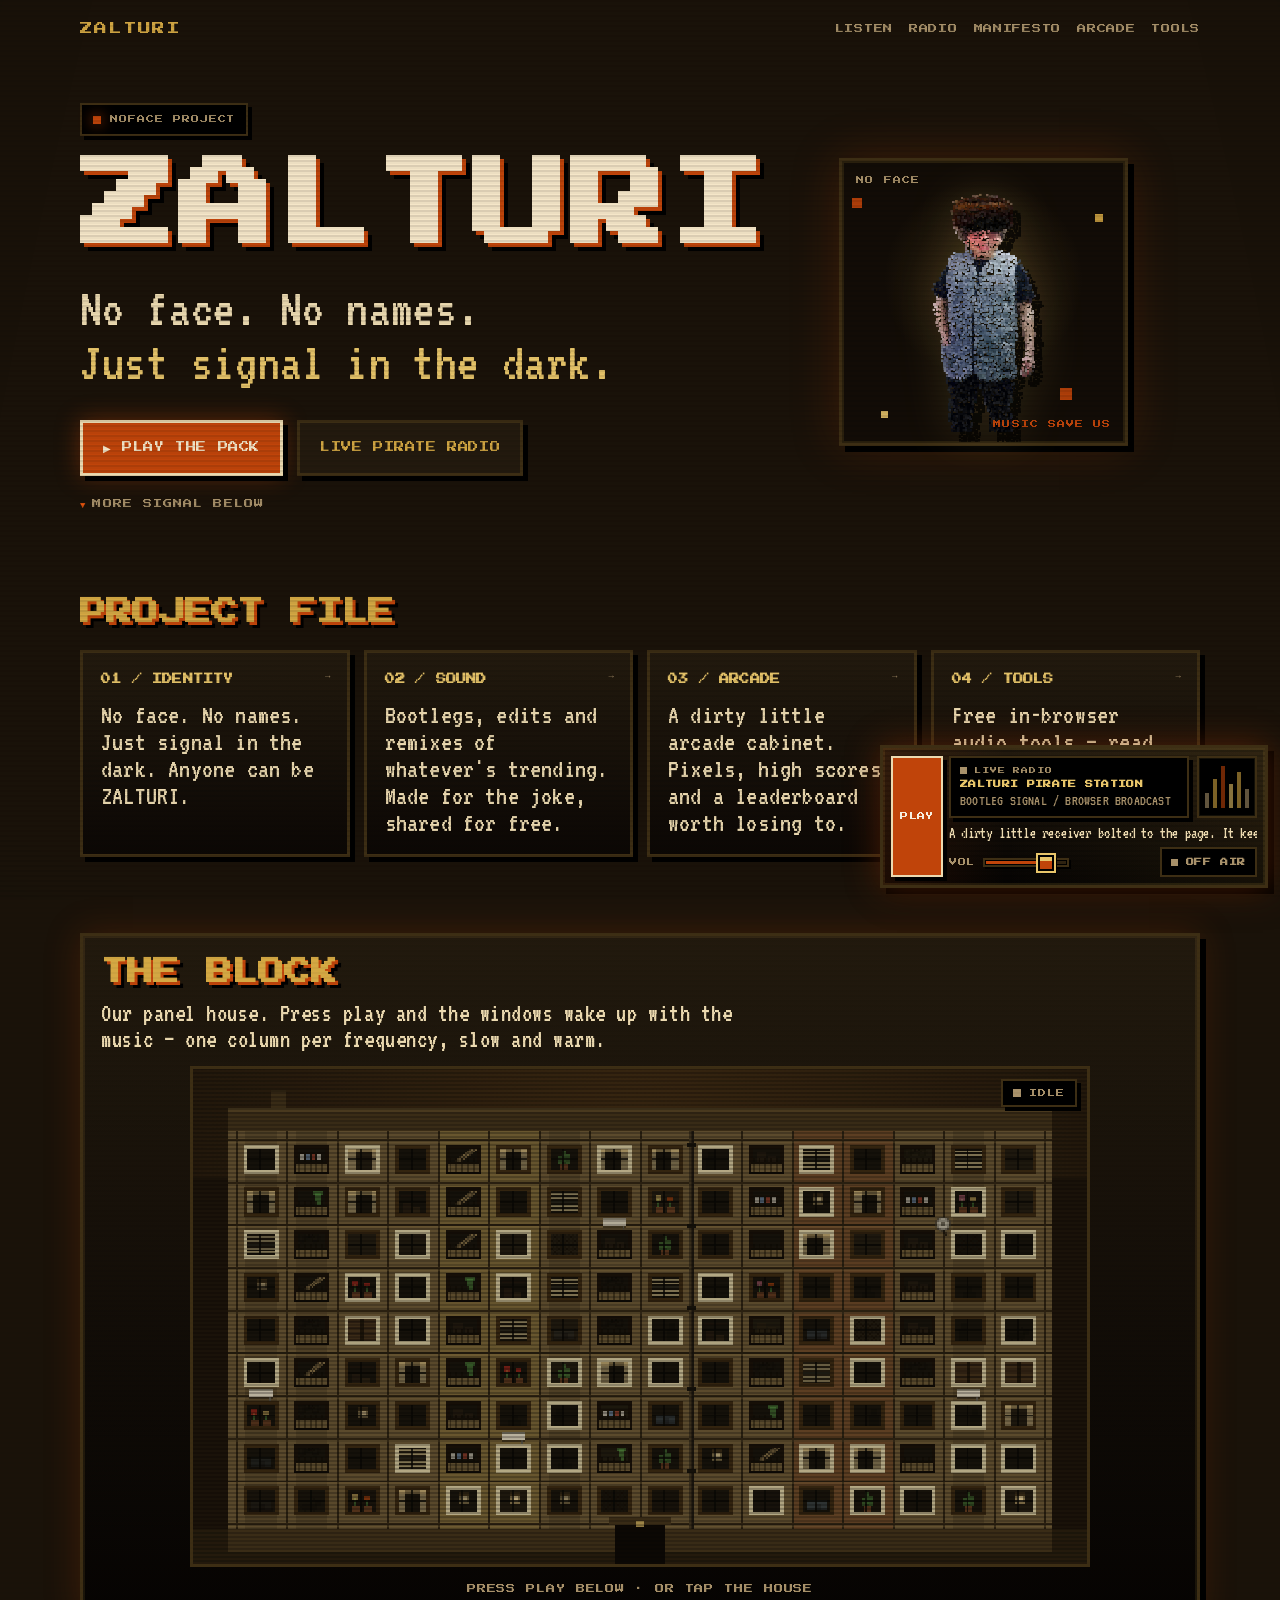
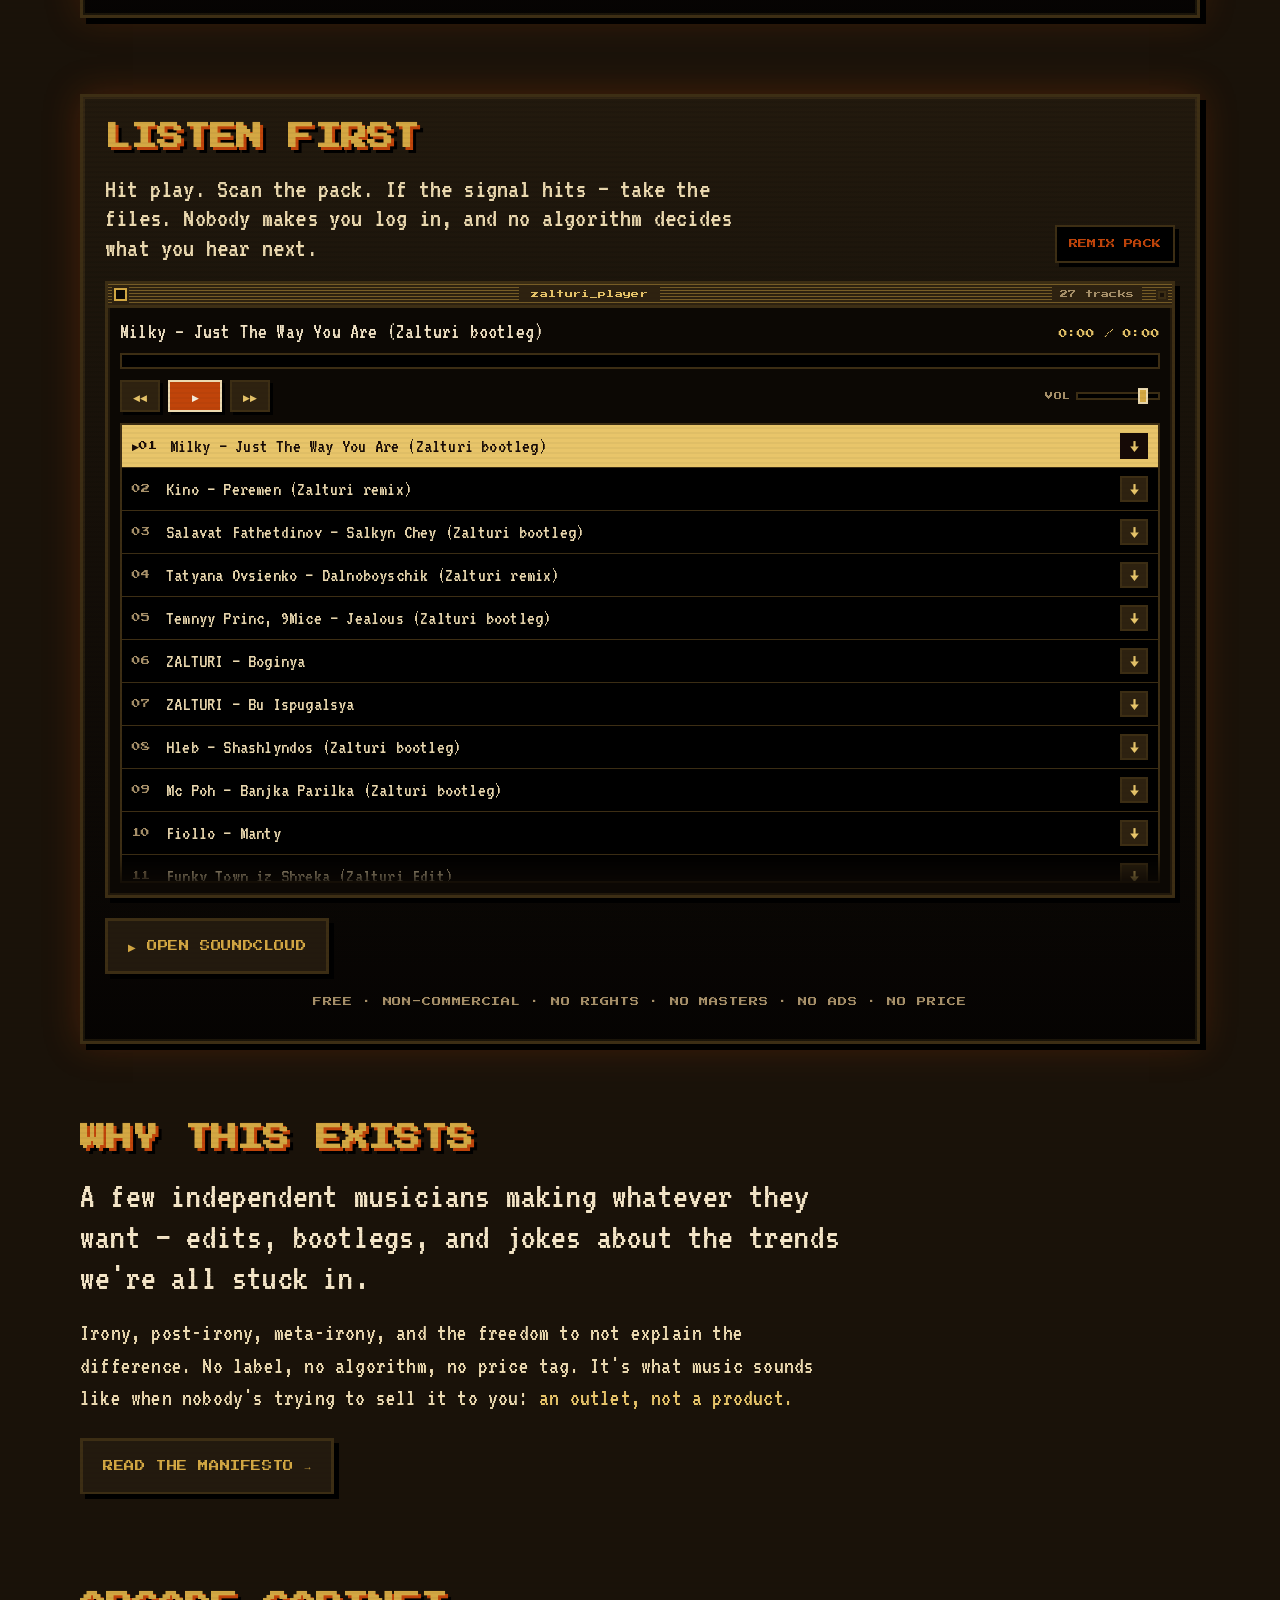
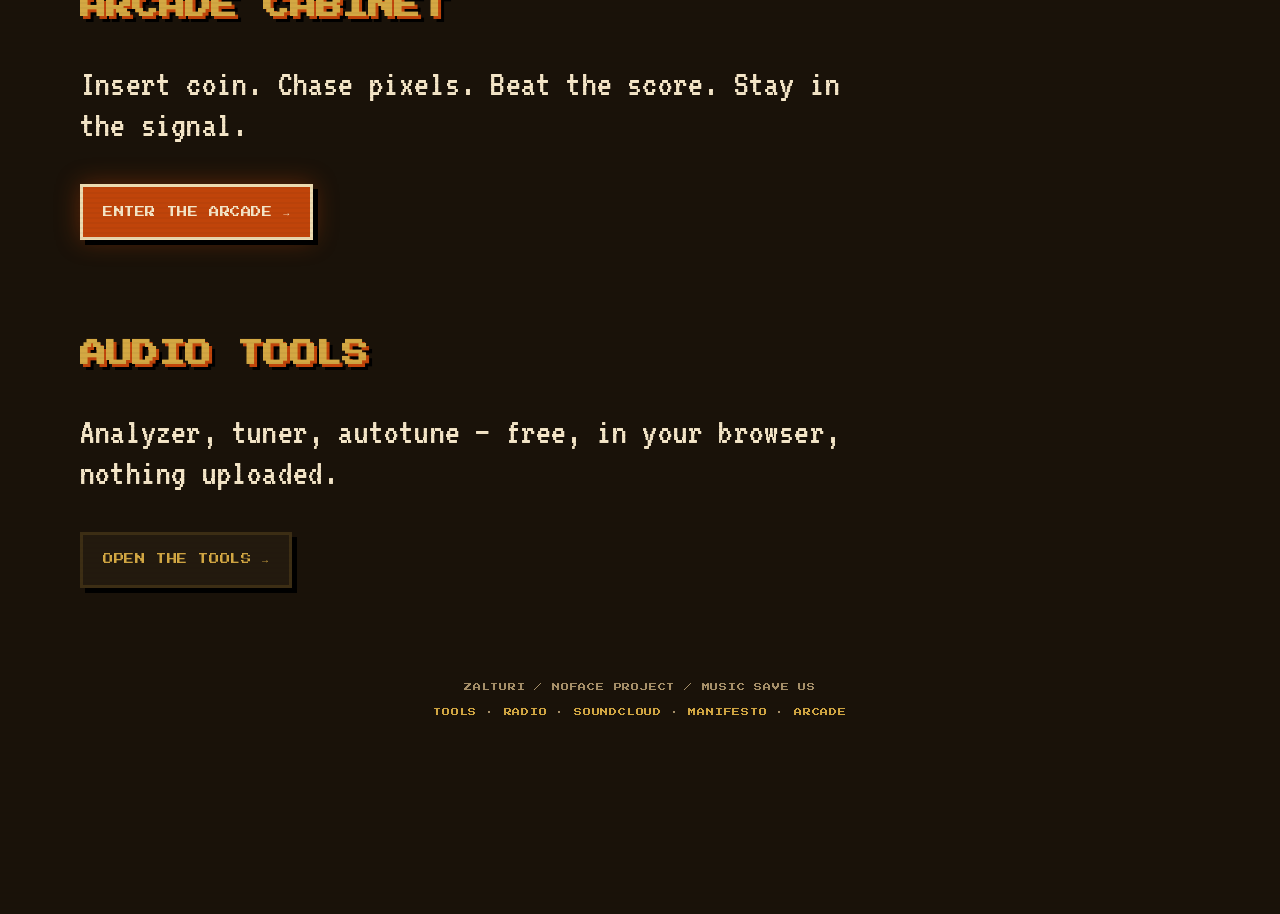
==== commit e3461ee0: "Admin: 30-day visits bar chart + per-track download counts - Worker: POST /hit (public, IP+day-dedup" ====
--- a/index.html
+++ b/index.html
@@ -39,7 +39,7 @@
 <link rel="preload" href="/assets/fonts/press-start-2p.woff2" as="font" type="font/woff2" crossorigin>
 <link rel="preload" href="/assets/fonts/vt323.woff2" as="font" type="font/woff2" crossorigin>
 <link rel="preload" as="image" href="/assets/img/zalturi-character.png">
-<link rel="stylesheet" href="/assets/css/base.css?v=20260701q">
+<link rel="stylesheet" href="/assets/css/base.css?v=20260701r">
 
 <!-- structured data -->
 <script type="application/ld+json">
@@ -232,9 +232,9 @@
   </div>
 </footer>
 
-<script src="/assets/js/pixelate.js?v=20260701q" defer></script>
-<script src="/assets/js/equalizer.js?v=20260701q" defer></script>
-<script src="/assets/js/player.js?v=20260701q" defer></script>
-<script src="/assets/js/radio.js?v=20260701q"></script>
+<script src="/assets/js/pixelate.js?v=20260701r" defer></script>
+<script src="/assets/js/equalizer.js?v=20260701r" defer></script>
+<script src="/assets/js/player.js?v=20260701r" defer></script>
+<script src="/assets/js/radio.js?v=20260701r"></script>
 </body>
 </html>
